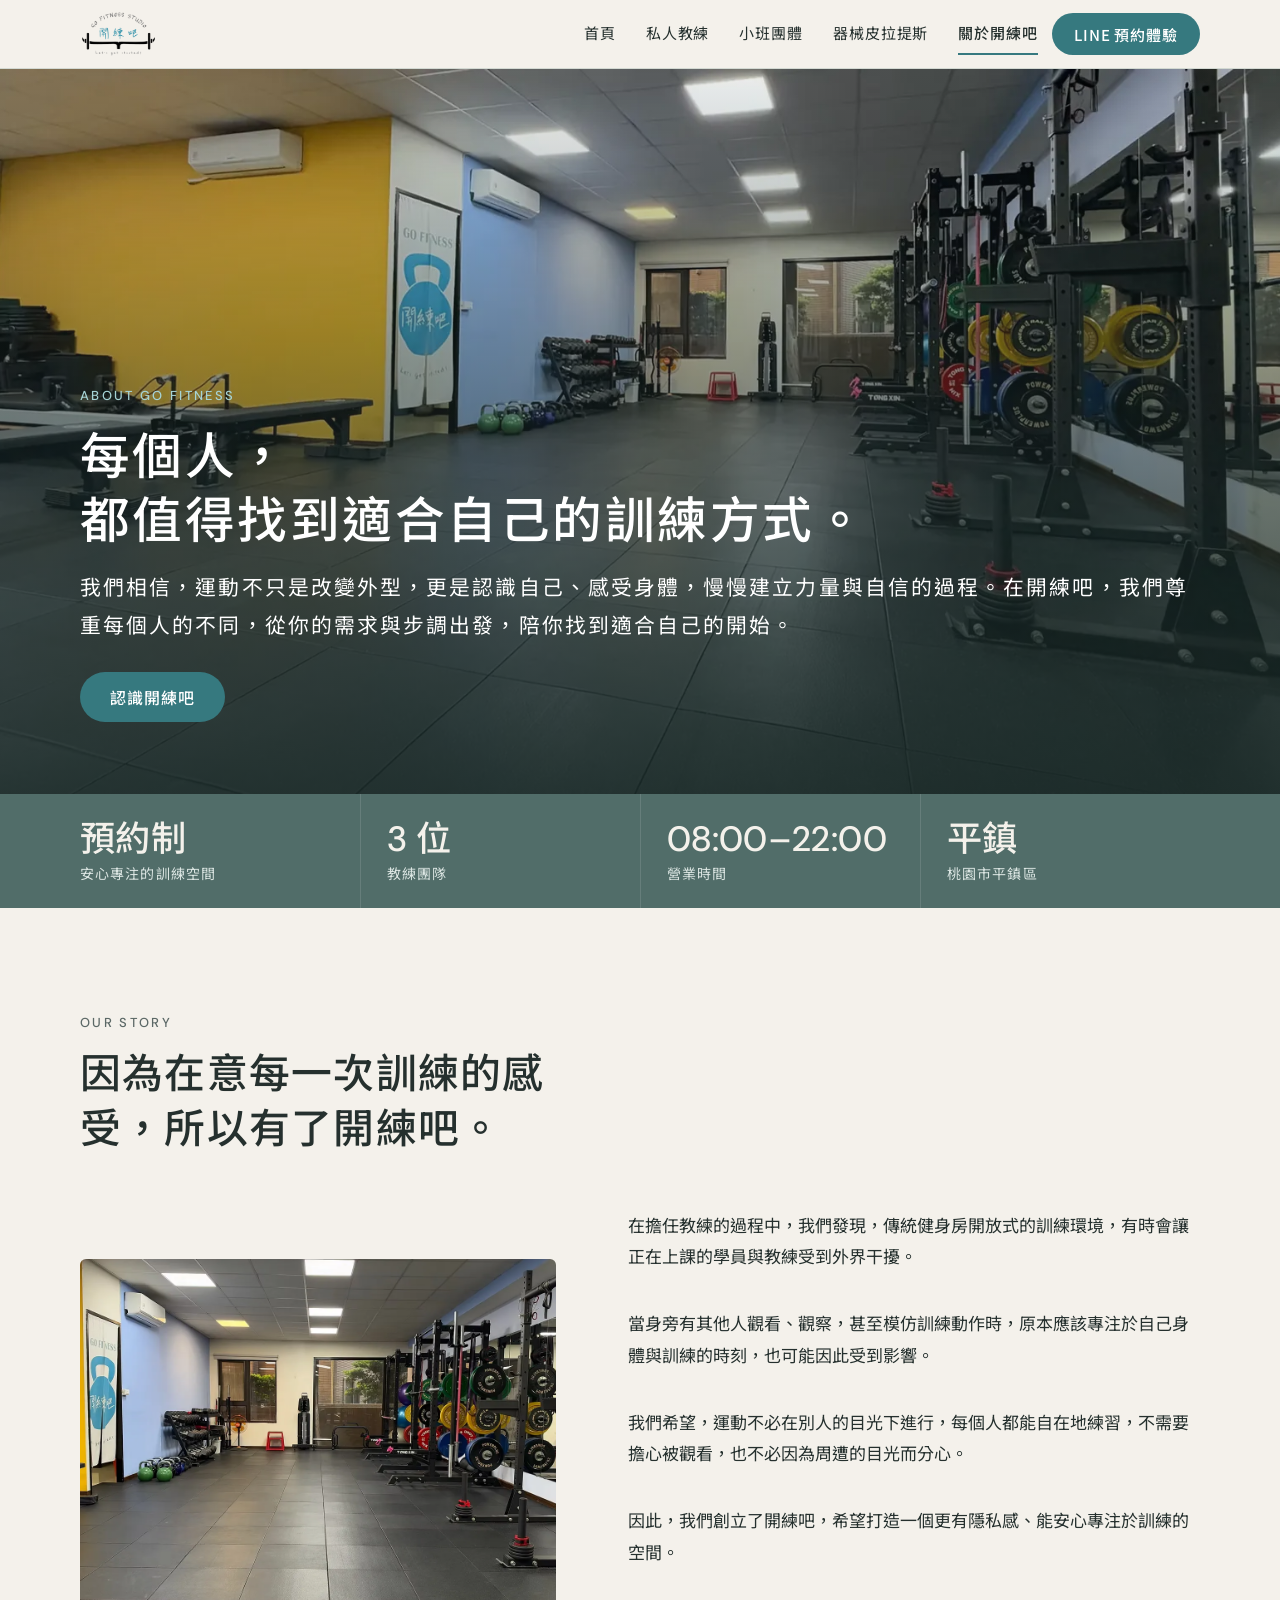
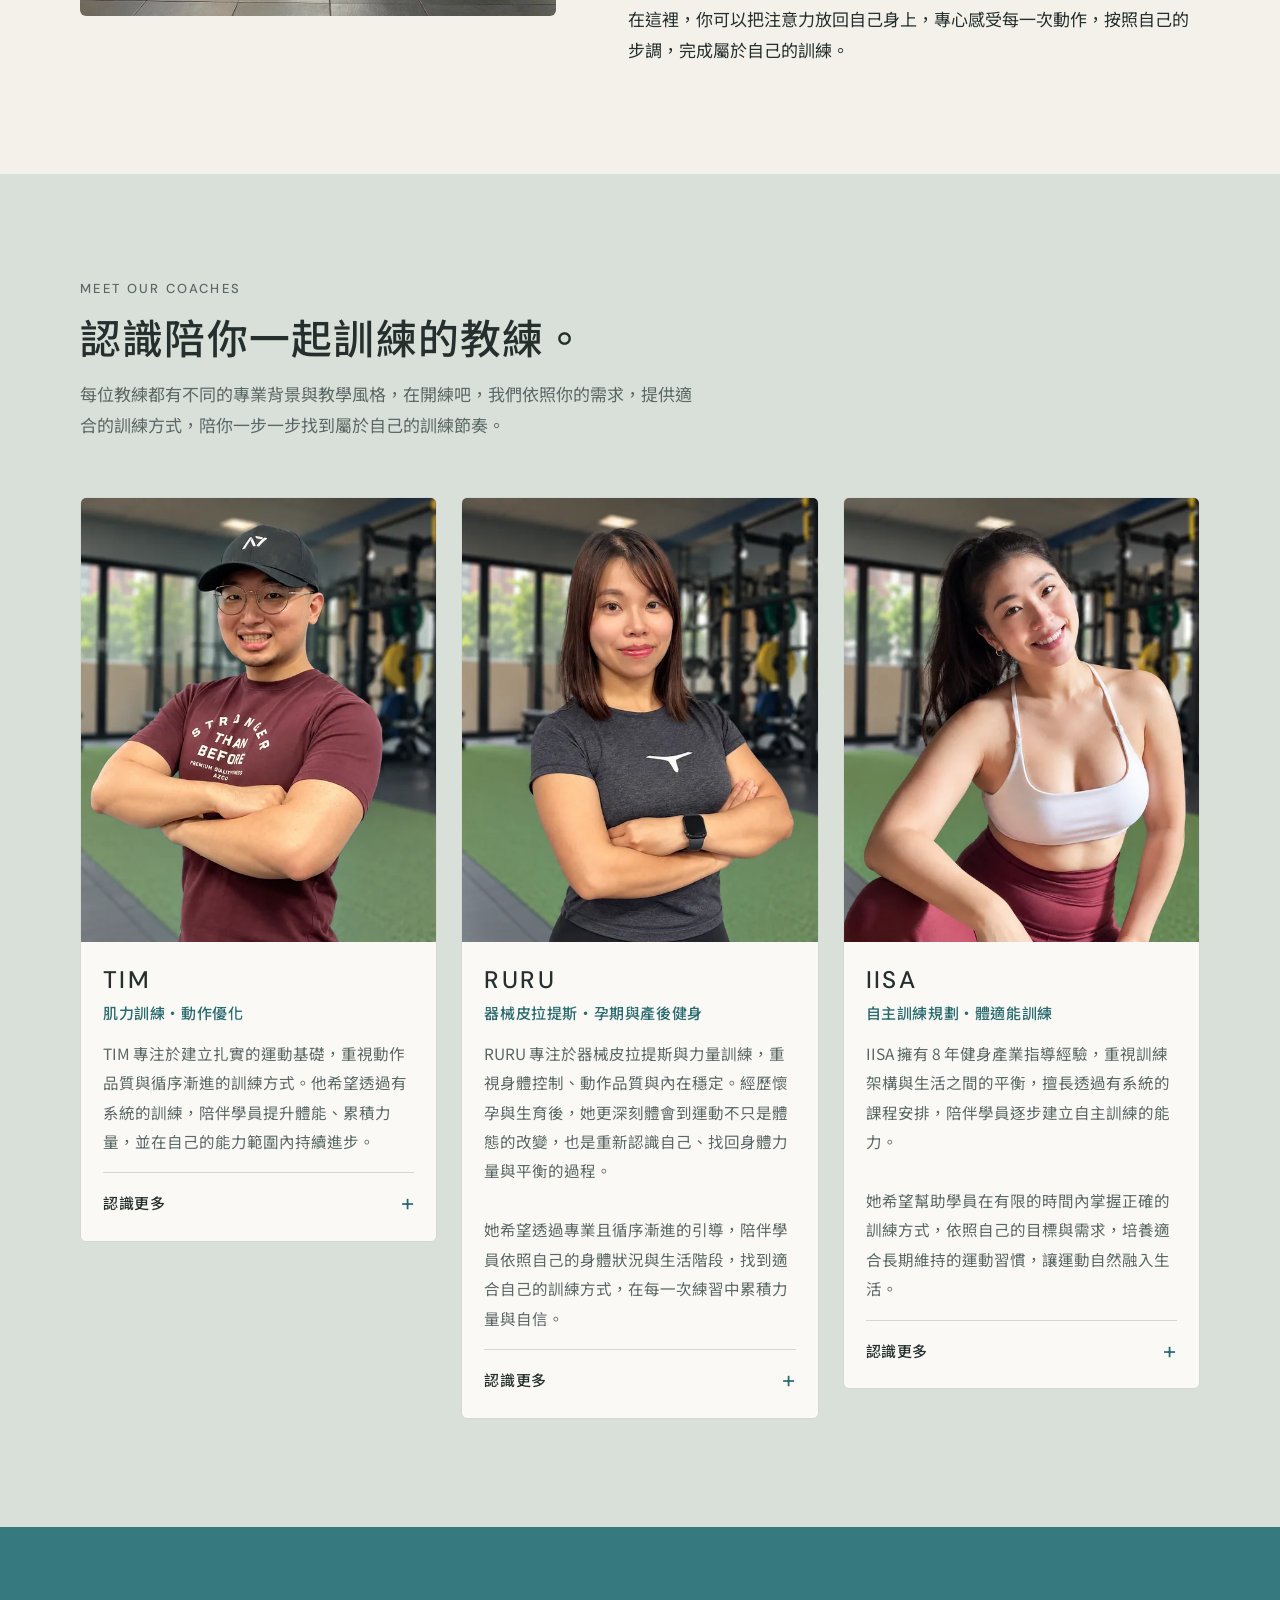
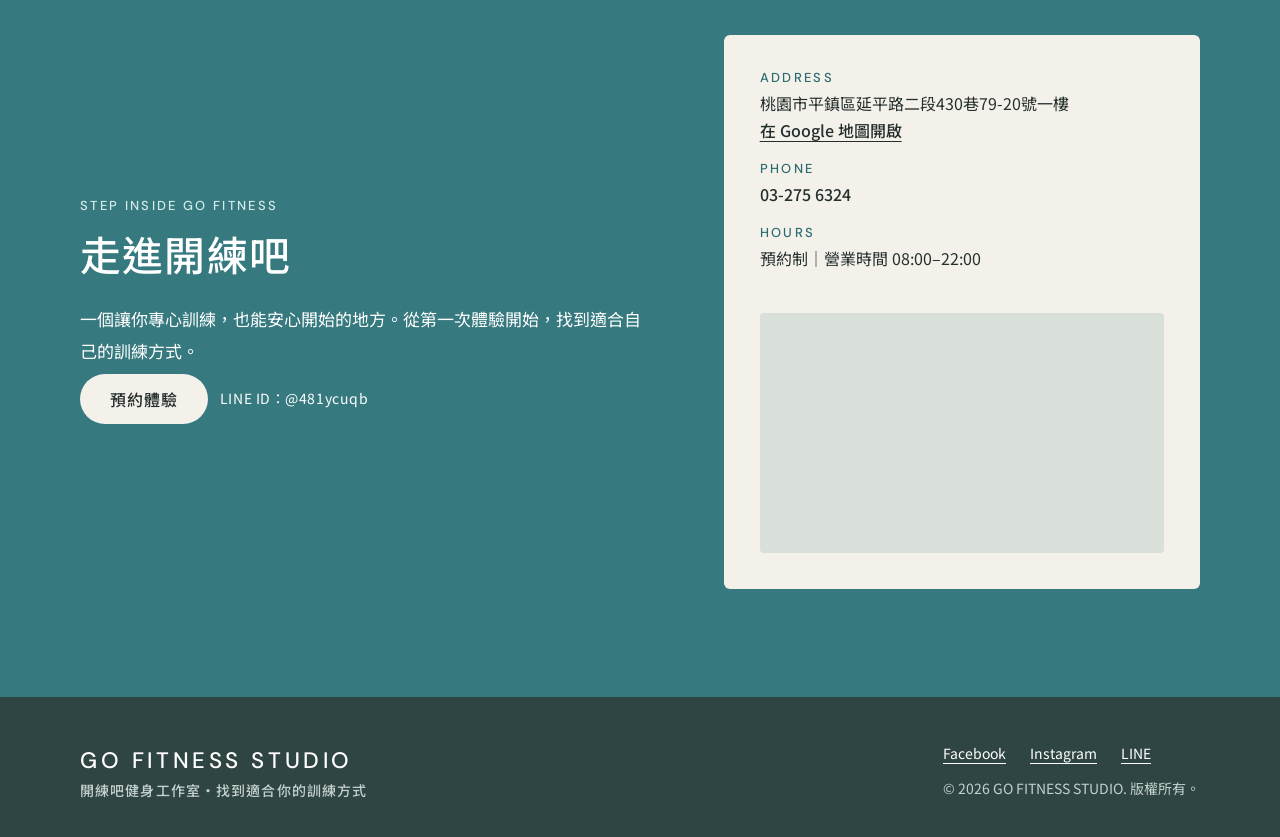
==== about.html @ 64d6f704 "Add files via upload" ====
<!doctype html>
<html lang="zh-Hant-TW">
<head>
<meta charset="utf-8">
<meta name="viewport" content="width=device-width, initial-scale=1, viewport-fit=cover">
<script>document.documentElement.classList.add('js');</script>
<title>關於開練吧｜預約制健身工作室與教練介紹</title>
<meta name="description" content="開練吧是桃園平鎮的預約制健身工作室，打造有隱私感、能安心專注訓練的空間。認識 TIM、RURU、IISA 三位教練。">
<meta property="og:type" content="website">
<meta property="og:site_name" content="開練吧健身工作室 Go Fitness Studio">
<meta property="og:title" content="關於開練吧｜預約制健身工作室與教練介紹">
<meta property="og:description" content="每個人，都值得找到適合自己的訓練方式。預約制、有隱私感的訓練空間。">
<!-- TODO: after deploying, change og:image to the full URL, e.g. https://your-site.netlify.app/images/og.jpg -->
<meta property="og:image" content="images/og.jpg">
<meta name="twitter:card" content="summary_large_image">
<link rel="icon" href="images/favicon.png">
<link rel="preconnect" href="https://fonts.googleapis.com">
<link rel="preconnect" href="https://fonts.gstatic.com" crossorigin>
<link rel="stylesheet" href="https://fonts.googleapis.com/css2?family=DM+Sans:wght@400;500&family=Noto+Sans+TC:wght@300;400;500&display=swap">
<script type="application/ld+json">
{
 "@context": "https://schema.org",
 "@type": "AboutPage",
 "name": "關於開練吧｜預約制健身工作室與教練介紹",
 "mainEntity": {
  "@type": "ExerciseGym",
  "name": "開練吧健身工作室 Go Fitness Studio",
  "address": "桃園市平鎮區延平路二段430巷79-20號1樓",
  "telephone": "+886-3-275-6324",
  "employee": [
   {
    "@type": "Person",
    "name": "TIM",
    "jobTitle": "教練"
   },
   {
    "@type": "Person",
    "name": "RURU",
    "jobTitle": "教練"
   },
   {
    "@type": "Person",
    "name": "IISA",
    "jobTitle": "教練"
   }
  ]
 }
}
</script>
<link rel="stylesheet" href="css/style.css">
</head>
<body>

<header class="site-header">
  <div class="wrap header-in">
    <a class="brand" href="index.html" aria-label="開練吧健身工作室 回到首頁"><img src="images/logo.webp" alt="開練吧健身工作室 Go Fitness Studio" width="420" height="251"></a>
    <nav class="nav" id="site-nav" aria-label="主選單">
      <a href="index.html">首頁</a>
      <a href="personal-trainer.html">私人教練</a>
      <a href="group-class.html">小班團體</a>
      <a href="pilates.html">器械皮拉提斯</a>
      <a href="about.html" aria-current="page">關於開練吧</a>
    </nav>
    <a class="btn btn-teal btn-sm header-cta" href="https://lin.ee/pQq4I0h">LINE 預約體驗</a>
    <button class="menu-btn" type="button" aria-expanded="false" aria-controls="site-nav" aria-label="開啟選單"><span></span></button>
  </div>
</header>

<main id="top">

  <section class="hero" aria-labelledby="hero-title">
    <img class="hero-img" src="images/ab-hero.webp" width="1800" height="849" fetchpriority="high" alt="開練吧的訓練空間：寬敞的訓練區、深蹲架與槓片" style="object-position:35% 50%">
    <div class="wrap hero-in">
      <p class="label">About Go Fitness</p>
      <h1 id="hero-title" class="long">每個人，<br>都值得找到適合自己的訓練方式。</h1>
      <p class="hero-sub">我們相信，運動不只是改變外型，更是認識自己、感受身體，慢慢建立力量與自信的過程。在開練吧，我們尊重每個人的不同，從你的需求與步調出發，陪你找到適合自己的開始。</p>
      <div class="hero-actions">
        <a class="btn btn-teal" href="#story">認識開練吧</a>
      </div>
    </div>
  </section>

  <div class="facts-strip">
    <ul class="wrap facts" aria-label="開練吧一覽">
      <li><b>預約制</b><span>安心專注的訓練空間</span></li>
      <li><b>3 位</b><span>教練團隊</span></li>
      <li><b>08:00–22:00</b><span>營業時間</span></li>
      <li><b>平鎮</b><span>桃園市平鎮區</span></li>
    </ul>
  </div>

  <section class="band" id="story" aria-labelledby="story-title">
    <div class="wrap">
      <div class="sec-head" style="max-width:40rem">
        <p class="label">Our Story</p>
        <h2 id="story-title">因為在意每一次訓練的感受，所以有了開練吧。</h2>
      </div>
      <div class="split">
        <img class="split-img wide" src="images/ab-story.webp" width="1474" height="860" loading="lazy" decoding="async" alt="開練吧的訓練空間，牆面掛著開練吧的門簾，右側是深蹲架與槓片">
        <div class="copy story-copy">
          <p>在擔任教練的過程中，我們發現，傳統健身房開放式的訓練環境，有時會讓正在上課的學員與教練受到外界干擾。</p>
          <p>當身旁有其他人觀看、觀察，甚至模仿訓練動作時，原本應該專注於自己身體與訓練的時刻，也可能因此受到影響。</p>
          <p>我們希望，運動不必在別人的目光下進行，每個人都能自在地練習，不需要擔心被觀看，也不必因為周遭的目光而分心。</p>
          <p>因此，我們創立了開練吧，希望打造一個更有隱私感、能安心專注於訓練的空間。</p>
          <p>在這裡，你可以把注意力放回自己身上，專心感受每一次動作，按照自己的步調，完成屬於自己的訓練。</p>
        </div>
      </div>
    </div>
  </section>

  <section class="band tint" id="coaches" aria-labelledby="coaches-title">
    <div class="wrap">
      <div class="sec-head">
        <p class="label">Meet Our Coaches</p>
        <h2 id="coaches-title">認識陪你一起訓練的教練。</h2>
        <p>每位教練都有不同的專業背景與教學風格，在開練吧，我們依照你的需求，提供適合的訓練方式，陪你一步一步找到屬於自己的訓練節奏。</p>
      </div>
      <div class="coaches-grid">
        <article class="member">
          <img src="images/coach-tim.webp" width="720" height="720" loading="lazy" decoding="async" alt="TIM 教練，戴著黑色帽子、雙手交叉微笑" style="object-position:50% 30%">
          <div class="member-body">
            <h3>TIM</h3>
            <p class="role">肌力訓練・動作優化</p>
            <p class="bio">TIM 專注於建立扎實的運動基礎，重視動作品質與循序漸進的訓練方式。他希望透過有系統的訓練，陪伴學員提升體能、累積力量，並在自己的能力範圍內持續進步。</p>
            <details>
              <summary>認識更多</summary>
              <h4>專業證照與經歷</h4>
              <ul>
                <li>美國體適能協會 AFAA-WT</li>
                <li>怪獸訓練肌力與體能 C 級</li>
                <li>怪獸訓練教練研究所</li>
                <li>UK Boxercise Boxing instructor 拳擊指導教練認證</li>
                <li>孕力研究所：孕婦運動指導研習</li>
                <li>TRX 懸吊訓練指導研習</li>
                <li>國立體育大學運動保健學系</li>
              </ul>
              <h4>專業領域</h4>
              <ul>
                <li>動作矯正及優化</li>
                <li>增肌減脂</li>
                <li>運動按摩</li>
                <li>拳擊有氧</li>
                <li>功能性訓練</li>
                <li>銀髮族訓練</li>
              </ul>
            </details>
          </div>
        </article>
        <article class="member">
          <img src="images/coach-ruru.webp" width="720" height="720" loading="lazy" decoding="async" alt="RURU 教練，穿著灰色運動上衣、雙手交叉" style="object-position:50% 30%">
          <div class="member-body">
            <h3>RURU</h3>
            <p class="role">器械皮拉提斯・孕期與產後健身</p>
            <p class="bio">RURU 專注於器械皮拉提斯與力量訓練，重視身體控制、動作品質與內在穩定。經歷懷孕與生育後，她更深刻體會到運動不只是體態的改變，也是重新認識自己、找回身體力量與平衡的過程。<br><br>她希望透過專業且循序漸進的引導，陪伴學員依照自己的身體狀況與生活階段，找到適合自己的訓練方式，在每一次練習中累積力量與自信。</p>
            <details>
              <summary>認識更多</summary>
              <h4>專業證照與經歷</h4>
              <ul>
                <li>Balanced Body® Reformer I–III</li>
                <li>Balanced Body® Mat Pilates I–III</li>
                <li>怪獸訓練肌力與體能 C 級</li>
                <li>孕力研究所：孕婦運動指導研習</li>
                <li>FGT 功能性臀肌研習</li>
              </ul>
              <h4>專業領域</h4>
              <ul>
                <li>身心整合與平衡</li>
                <li>器械皮拉提斯</li>
                <li>女性功能性訓練</li>
                <li>體態調整</li>
                <li>銀髮族訓練</li>
                <li>孕期與產後核心訓練</li>
              </ul>
            </details>
          </div>
        </article>
        <article class="member">
          <img src="images/coach-iisa.webp" width="720" height="720" loading="lazy" decoding="async" alt="IISA 教練，綁著馬尾、側頭微笑" style="object-position:50% 25%">
          <div class="member-body">
            <h3>IISA</h3>
            <p class="role">自主訓練規劃・體適能訓練</p>
            <p class="bio">IISA 擁有 8 年健身產業指導經驗，重視訓練架構與生活之間的平衡，擅長透過有系統的課程安排，陪伴學員逐步建立自主訓練的能力。<br><br>她希望幫助學員在有限的時間內掌握正確的訓練方式，依照自己的目標與需求，培養適合長期維持的運動習慣，讓運動自然融入生活。</p>
            <details>
              <summary>認識更多</summary>
              <h4>專業證照與經歷</h4>
              <ul>
                <li>ACE-CPT 美國運動委員會健身指導員</li>
                <li>中華民國健身 C 級指導員</li>
                <li>烏烏醫師孕力－運產健身指導研習</li>
                <li>NGH 美國催眠師協會認證催眠師</li>
                <li>重訓小本奔健身影音創作</li>
              </ul>
              <h4>專業領域</h4>
              <ul>
                <li>體適能訓練</li>
                <li>孕期及產後健身</li>
                <li>TRX 懸吊訓練</li>
                <li>徒手健身指導</li>
              </ul>
            </details>
          </div>
        </article>
      </div>
    </div>
  </section>

  <section class="band cta-band" id="contact" aria-labelledby="cta-title">
    <div class="wrap cta">
      <div>
        <div class="sec-head" style="margin-bottom:22px">
          <p class="label">Step Inside Go Fitness</p>
          <h2 id="cta-title">走進開練吧</h2>
        </div>
        <div class="copy">
          <p>一個讓你專心訓練，也能安心開始的地方。從第一次體驗開始，找到適合自己的訓練方式。</p>
        </div>
        <div class="cta-actions">
          <a class="btn btn-cream" href="https://lin.ee/pQq4I0h">預約體驗</a>
          <span class="line-id">LINE ID：@481ycuqb</span>
        </div>
      </div>
      <div class="info">
        <dl>
          <div><dt>Address</dt><dd>桃園市平鎮區延平路二段430巷79-20號一樓<br><a class="text-link" href="https://www.google.com/maps/search/?api=1&amp;query=%E6%A1%83%E5%9C%92%E5%B8%82%E5%B9%B3%E9%8E%AE%E5%8D%80%E5%BB%B6%E5%B9%B3%E8%B7%AF%E4%BA%8C%E6%AE%B5430%E5%B7%B779-20%E8%99%9F" target="_blank" rel="noopener">在 Google 地圖開啟</a></dd></div>
          <div><dt>Phone</dt><dd><a href="tel:+886032756324" style="text-decoration:none;font-weight:500">03-275 6324</a></dd></div>
          <div><dt>Hours</dt><dd>預約制｜營業時間 08:00–22:00</dd></div>
        </dl>
        <iframe class="map" title="開練吧健身工作室的 Google 地圖位置" src="https://www.google.com/maps?q=%E6%A1%83%E5%9C%92%E5%B8%82%E5%B9%B3%E9%8E%AE%E5%8D%80%E5%BB%B6%E5%B9%B3%E8%B7%AF%E4%BA%8C%E6%AE%B5430%E5%B7%B779-20%E8%99%9F&amp;hl=zh-TW&amp;z=17&amp;output=embed" loading="lazy" referrerpolicy="no-referrer-when-downgrade" allowfullscreen></iframe>
      </div>
    </div>
  </section>

</main>

<footer class="site-footer">
  <div class="wrap foot">
    <div>
      <p class="foot-name">GO FITNESS STUDIO<small>開練吧健身工作室・找到適合你的訓練方式</small></p>
    </div>
    <div>
      <p class="social"><a href="https://www.facebook.com/gofitness110">Facebook</a><a href="https://www.instagram.com/gofitness.110">Instagram</a><a href="https://lin.ee/pQq4I0h">LINE</a></p>
      <p style="margin-top:10px">© 2026 GO FITNESS STUDIO. 版權所有。</p>
    </div>
  </div>
</footer>

<div class="dock" aria-label="快速預約">
  <a class="btn btn-teal" href="https://lin.ee/pQq4I0h">LINE 預約體驗</a>
  <a class="btn btn-outline" href="tel:+886032756324">撥打電話</a>
</div>

<script>
(function () {
  var btn = document.querySelector('.menu-btn');
  var nav = document.getElementById('site-nav');
  if (btn && nav) {
    btn.addEventListener('click', function () {
      var open = nav.classList.toggle('open');
      btn.setAttribute('aria-expanded', open ? 'true' : 'false');
      btn.setAttribute('aria-label', open ? '關閉選單' : '開啟選單');
    });
    nav.addEventListener('click', function (e) {
      if (e.target.tagName === 'A') {
        nav.classList.remove('open');
        btn.setAttribute('aria-expanded', 'false');
        btn.setAttribute('aria-label', '開啟選單');
      }
    });
  }
})();
</script>
</body>
</html>
---- css/style.css ----
/* Layout concept: mobile-first stack of full-width bands in the studio's brand palette (cream, sage, deep
   green-grey, teal, blue). Teal is the one action colour (buttons, final call-to-action band); type stays light
   (400-500) so the page reads calm and welcoming rather than like a traditional gym. */
:root{
  --ink:#25302e;
  --muted:#5b6866;
  --line:#d3d9d2;
  --paper:#f4f1eb;
  --tint:#d9e0d9;
  --deep:#516d69;
  --deep-dark:#2f4543;
  --teal:#36797f;
  --teal-hover:#2c686d;
  --teal-text:#2a6b70;
  --teal-soft:#a6d3d5;
  --blue:#4b859f;
  --sage:#929f9d;
  --on-dark:#f4f1eb;
  --on-dark-muted:#c3d0cd;
  --font-body:"Noto Sans TC","PingFang TC","Microsoft JhengHei",system-ui,sans-serif;
  --font-label:"DM Sans","Noto Sans TC","PingFang TC",system-ui,sans-serif;
  --gutter-l:max(20px,env(safe-area-inset-left,0px));
  --gutter-r:max(20px,env(safe-area-inset-right,0px));
  color-scheme:light;
}
*{box-sizing:border-box}
html{scroll-behavior:smooth;scroll-padding-top:76px;-webkit-text-size-adjust:100%}
body{margin:0;background:var(--paper);color:var(--ink);font:400 17px/1.85 var(--font-body);padding-bottom:84px}
body::before{content:"";position:fixed;inset:0 0 auto;height:env(safe-area-inset-top,0px);z-index:40;background:var(--paper)}
img{display:block;max-width:100%;height:auto}
a{color:inherit}
h1,h2,h3,p,ul,ol,figure{margin:0}
ul,ol{padding:0;list-style:none}
:focus-visible{outline:3px solid var(--teal);outline-offset:3px}
.on-dark :focus-visible,.hero :focus-visible,.cta-band :focus-visible{outline-color:var(--teal-soft)}
.cta-band :focus-visible{outline-color:var(--paper)}

.wrap{width:100%;max-width:1160px;margin-inline:auto;padding-left:var(--gutter-l);padding-right:var(--gutter-r)}
.band{padding-block:clamp(60px,9vw,108px)}
.on-dark{background:var(--deep-dark);color:var(--on-dark)}
.tint{background:var(--tint)}

.label{font:500 13px/1 var(--font-label);letter-spacing:.18em;text-transform:uppercase;color:var(--teal-text)}
.on-dark .label,.hero .label{color:var(--teal-soft)}
h2{font-size:clamp(1.65rem,4.6vw,2.55rem);line-height:1.35;font-weight:500;letter-spacing:.03em;text-wrap:balance}
h3{font-size:1.2rem;line-height:1.5;font-weight:500;letter-spacing:.03em}
.sec-head{display:grid;gap:14px;margin-bottom:clamp(32px,5vw,56px)}
.sec-head p{color:var(--muted);max-width:36em}
.on-dark .sec-head p{color:var(--on-dark-muted)}
.copy{display:grid;gap:1.1em;max-width:36em}

.btn{display:inline-flex;align-items:center;justify-content:center;gap:.5em;min-height:50px;padding:0 28px;border-radius:999px;border:2px solid transparent;font:500 16px/1 var(--font-body);letter-spacing:.06em;text-decoration:none;white-space:nowrap;cursor:pointer;transition:background-color .2s,color .2s,border-color .2s}
.btn-teal{background:var(--teal);color:#fff}
.btn-teal:hover{background:var(--teal-hover)}
.btn-cream{background:var(--paper);color:var(--ink)}
.btn-cream:hover{background:#fff}
.btn-ink{background:var(--deep-dark);color:#fff}
.btn-ink:hover{background:var(--ink)}
.btn-ghost{border-color:rgba(255,255,255,.75);color:#fff}
.btn-ghost:hover{background:rgba(255,255,255,.14)}
.btn-outline{border-color:var(--ink);color:var(--ink)}
.btn-outline:hover{background:var(--ink);color:#fff}
.btn-sm{min-height:42px;padding:0 20px;font-size:15px}

/* header */
.site-header{position:sticky;top:env(safe-area-inset-top,0px);z-index:30;background:rgba(244,241,235,.97);border-bottom:1px solid var(--line)}
.header-in{display:flex;align-items:center;gap:14px;min-height:68px}
.brand{display:block;line-height:0}
.brand img{height:46px;width:auto}
.nav{display:flex;align-items:center;gap:30px;margin-left:auto}
.nav a{font-size:15px;font-weight:400;letter-spacing:.06em;text-decoration:none;padding:6px 0;border-bottom:2px solid transparent}
.nav a:hover{border-bottom-color:var(--blue)}
.nav a[aria-current="page"]{border-bottom-color:var(--teal);font-weight:500}
.menu-btn{display:none;width:44px;height:44px;border:0;background:none;padding:0;cursor:pointer;place-items:center;color:var(--ink)}
.menu-btn span,.menu-btn span::before,.menu-btn span::after{display:block;width:22px;height:2px;background:currentColor;content:"";position:relative;transition:transform .2s,background-color .2s}
.menu-btn span::before{position:absolute;top:-7px}
.menu-btn span::after{position:absolute;top:7px}
.menu-btn[aria-expanded="true"] span{background:transparent}
.menu-btn[aria-expanded="true"] span::before{top:0;transform:rotate(45deg)}
.menu-btn[aria-expanded="true"] span::after{top:0;transform:rotate(-45deg)}

/* hero */
.hero{position:relative;isolation:isolate;display:flex;align-items:flex-end;background:var(--deep-dark);color:#fff;overflow:hidden}
.hero-img{position:absolute;inset:0;width:100%;height:100%;object-fit:cover;object-position:50% 55%;z-index:-2}
.hero::after{content:"";position:absolute;inset:0;z-index:-1;background:linear-gradient(to top,rgba(26,42,40,.9) 0%,rgba(26,42,40,.6) 42%,rgba(26,42,40,.08) 100%)}
.hero-in{padding-top:clamp(190px,34vw,320px);padding-bottom:clamp(40px,6vw,72px);display:grid;gap:18px;justify-items:start}
.hero h1{font-size:clamp(2.6rem,8.4vw,4.8rem);line-height:1.25;font-weight:500;letter-spacing:.05em;max-width:12em;text-wrap:balance}
.hero h1 mark{background:none;color:var(--teal-soft)}
.hero-sub{font-size:clamp(1.05rem,2.6vw,1.3rem);font-weight:400;letter-spacing:.1em}
.hero-actions{display:flex;flex-wrap:wrap;gap:12px;margin-top:10px}

/* facts strip */
.facts-strip{background:var(--deep);color:var(--on-dark)}
.facts{display:grid;grid-template-columns:repeat(2,minmax(0,1fr))}
.facts li{padding:22px 0 20px;display:grid;gap:4px;border-top:1px solid rgba(255,255,255,.12)}
.facts li:nth-child(-n+2){border-top:0}
.facts li:nth-child(even){padding-left:20px;border-left:1px solid rgba(255,255,255,.12)}
.facts b{font:500 clamp(1.4rem,5vw,2.2rem)/1.1 var(--font-label);letter-spacing:.01em;color:var(--on-dark);font-variant-numeric:tabular-nums;white-space:nowrap}
.facts span{font-size:14px;line-height:1.5;color:#dce6e3;letter-spacing:.08em}

/* courses */
.courses{display:grid;gap:44px}
.course{display:grid;align-content:start;gap:10px}
.course-img{display:block;overflow:hidden;border-radius:6px;margin-bottom:10px;background:var(--tint)}
.course-img img{width:100%;aspect-ratio:4/3;object-fit:cover;transition:transform .5s ease}
.course-img:hover img{transform:scale(1.04)}
.course-lead{font-weight:500;color:var(--teal-text);letter-spacing:.04em;font-size:15px;line-height:1.6}
.course p:not(.course-lead):not(.label):not(.price){color:var(--muted);font-size:16px;line-height:1.8}
.price{font-size:15px;line-height:1.6;padding-top:10px;margin-top:6px;border-top:1px solid var(--line)}
.price strong{font:500 1.5rem/1 var(--font-label);letter-spacing:.02em;margin:0 .15em;font-variant-numeric:tabular-nums}
.more{justify-self:start;font-weight:500;font-size:15px;letter-spacing:.08em;text-decoration:none;border-bottom:1px solid var(--blue);padding-bottom:3px}
.more:hover{background:var(--tint)}
.helper{margin-top:clamp(40px,6vw,64px);display:grid;gap:18px;justify-items:start;padding:clamp(24px,4vw,36px);background:var(--tint);border-radius:6px}
.helper h3{font-size:1.35rem}
.helper p{color:var(--muted);font-size:16px}

/* philosophy */
.philo{display:grid;gap:44px}
.pillars{display:grid}
.pillars li{display:grid;gap:6px;padding-block:24px;border-top:1px solid rgba(37,48,46,.22)}
.pillars li:last-child{border-bottom:1px solid rgba(37,48,46,.22)}
.pillars p{font-size:16px;color:var(--muted);line-height:1.8}

/* why */
.why{display:grid;gap:40px}
.why figure{display:grid;gap:14px;align-content:start}
.why img{width:100%;aspect-ratio:16/9;object-fit:cover;border-radius:6px}
.why p{font-size:16px;color:var(--muted);line-height:1.8}

/* space gallery */
.gallery{display:grid;grid-template-columns:repeat(2,minmax(0,1fr));gap:10px}
.gallery img{width:100%;height:100%;object-fit:cover;border-radius:4px}
.gallery .g-turf{grid-column:span 2;aspect-ratio:16/9}
.gallery .g-chair,.gallery .g-equip{aspect-ratio:3/4}
.gallery figure{overflow:hidden;border-radius:4px;background:var(--deep)}

/* testimonials */
.quotes{display:grid;gap:28px}
.quote{display:grid;align-content:start;gap:16px;padding-top:22px;border-top:2px solid var(--deep)}
.quote p{font-size:16px;line-height:1.95}
.js .quote.is-clamped p{display:-webkit-box;-webkit-box-orient:vertical;-webkit-line-clamp:6;line-clamp:6;overflow:hidden}
.quote-more{display:none;justify-self:start;border:0;background:none;padding:0;font:500 15px/1.6 var(--font-body);letter-spacing:.06em;color:var(--teal-text);cursor:pointer;text-decoration:underline;text-underline-offset:4px}
.js .quote-more{display:inline-block}
.quote footer{display:flex;flex-wrap:wrap;align-items:center;gap:8px 12px;font-size:14px;color:var(--muted)}
.quote footer b{font-weight:500;color:var(--ink);font-size:15px}
.tag{display:inline-block;padding:2px 10px;border:1px solid var(--line);border-radius:999px;font-size:13px;line-height:1.7}

/* about */
.about{display:grid;gap:36px;align-items:center}
.about-img{border-radius:6px;width:100%;aspect-ratio:1/1;object-fit:cover}
.coaches{display:grid;margin-top:8px}
.coaches li{display:grid;grid-template-columns:5.5rem minmax(0,1fr);align-items:baseline;gap:12px;padding-block:14px;border-top:1px solid rgba(37,48,46,.22)}
.coaches li:last-child{border-bottom:1px solid rgba(37,48,46,.22)}
.coaches b{font:500 1.4rem/1 var(--font-label);letter-spacing:.12em}
.coaches span{font-size:16px;color:var(--muted);line-height:1.6}

/* final CTA */
.cta-band{background:var(--teal);color:#fff}
.cta-band .label{color:#d5ebe9}
.cta{display:grid;gap:36px;align-items:center}
.cta .copy p{font-size:17px}
.cta-actions{display:flex;flex-wrap:wrap;gap:12px;align-items:center;margin-top:8px}
.line-id{font-size:14px;letter-spacing:.04em}
.info{display:grid;gap:18px;padding:clamp(24px,4vw,36px);background:var(--paper);color:var(--ink);border-radius:6px;font-size:16px;line-height:1.7}
.info dt{font:500 13px/1 var(--font-label);letter-spacing:.18em;color:var(--teal-text);text-transform:uppercase;margin-bottom:6px}
.info dd{margin:0}
.info dl{display:grid;gap:18px;margin:0}
.info a.text-link{font-weight:500;text-underline-offset:4px}

/* footer */
.site-footer{background:var(--deep-dark);color:var(--on-dark-muted);padding-block:44px 36px;font-size:14px;line-height:1.8}
.foot{display:grid;gap:22px}
.foot-name{font:500 1.4rem/1.2 var(--font-label);letter-spacing:.16em;color:#fff}
.foot-name small{display:block;font:500 14px/1.6 var(--font-body);letter-spacing:.08em;color:var(--on-dark-muted);margin-top:4px}
.social{display:flex;flex-wrap:wrap;gap:8px 24px}
.social a{color:#fff;text-underline-offset:4px}

/* mobile dock */
.dock{position:fixed;left:0;right:0;bottom:0;z-index:35;display:grid;grid-template-columns:1.4fr 1fr;gap:10px;padding:10px var(--gutter-r) calc(10px + env(safe-area-inset-bottom,0px)) var(--gutter-l);background:rgba(244,241,235,.97);border-top:1px solid var(--line)}
.dock .btn{min-height:48px;padding:0 12px}

/* ---- inner pages (private trainer etc.) ---- */
.split{display:grid;gap:36px;align-items:center}
.split-img{width:100%;aspect-ratio:4/5;object-fit:cover;border-radius:6px}
.fit li{display:grid;gap:4px;padding-block:20px;border-top:1px solid rgba(37,48,46,.22)}
.fit li:last-child{border-bottom:1px solid rgba(37,48,46,.22)}
.fit p{font-size:16px;color:var(--muted);line-height:1.8}
.basics,.steps{display:grid;gap:0}
.basics li,.steps li{display:grid;gap:6px;align-content:start;padding-block:22px;border-top:1px solid rgba(37,48,46,.22)}
.basics li:last-child,.steps li:last-child{border-bottom:1px solid rgba(37,48,46,.22)}
.basics p,.steps p{font-size:16px;color:var(--muted);line-height:1.8}
.num{font:500 1.5rem/1 var(--font-label);letter-spacing:.06em;color:var(--teal-text);font-variant-numeric:tabular-nums}
.pillars.two{gap:0}
.moments{display:grid;grid-template-columns:repeat(2,minmax(0,1fr));gap:10px}
.moments figure{overflow:hidden;border-radius:4px;background:var(--deep)}
.moments img{width:100%;height:100%;object-fit:cover}
.moments figure:first-child{grid-column:span 2;aspect-ratio:16/10}
.moments figure:not(:first-child){aspect-ratio:3/4}
.plans{display:grid;gap:16px}
.plan .num{margin-bottom:2px}
.plan .badge+.num{margin-top:0}
.plan{position:relative;display:grid;align-content:start;gap:8px;padding:28px 24px 26px;background:#fbf9f5;border:1px solid var(--line);border-radius:6px}
.plan.is-pick{border:2px solid var(--teal);padding:27px 23px 25px}
.plan .badge{justify-self:start;margin-bottom:4px;padding:3px 12px;border-radius:999px;background:var(--teal);color:#fff;font-size:13px;line-height:1.7;letter-spacing:.06em}
.plan h3{font-size:1.15rem}
.plan .plan-price{font:500 2.1rem/1.1 var(--font-label);letter-spacing:.01em;font-variant-numeric:tabular-nums;margin-top:6px}
.plan .plan-price small{white-space:nowrap;font:400 15px/1 var(--font-body);color:var(--muted);letter-spacing:.04em;margin-left:.3em}
.plan .plan-ask{font-size:1.25rem;font-weight:500;line-height:1.5;margin-top:6px;letter-spacing:.04em}
.plan p{font-size:15px;color:var(--muted);line-height:1.75}
.plan .plan-price,.plan .plan-ask{color:var(--ink)}
.tiers{display:grid;margin-top:8px}
.tiers li{display:flex;justify-content:space-between;align-items:baseline;gap:10px;padding-block:11px;border-top:1px solid var(--line);font-size:15px}
.tiers span{color:var(--muted)}
.tiers b{font:500 1.15rem/1.2 var(--font-label);font-variant-numeric:tabular-nums;white-space:nowrap}
.tiers small{font:400 13px/1 var(--font-body);color:var(--muted);margin-left:.2em}
.themes{display:flex;flex-wrap:wrap;gap:10px}
.themes li{padding:8px 18px;border:1px solid rgba(37,48,46,.3);border-radius:999px;font-size:16px;line-height:1.6;letter-spacing:.04em;background:var(--paper)}
.split-img.wide{aspect-ratio:4/3}
.plan .term{font-size:13px;color:var(--muted);padding-top:10px;margin-top:6px;border-top:1px solid var(--line)}
.tiers em{display:block;font-style:normal;font-size:13px;color:var(--muted)}
.tiers li{align-items:center}
.basics.three li{border-bottom:1px solid rgba(37,48,46,.22)}
.split-img.wide{aspect-ratio:4/3}
.sched{display:grid}
.sched-day{display:grid;grid-template-columns:3.4rem minmax(0,1fr);gap:14px;padding-block:14px;border-top:1px solid rgba(37,48,46,.22)}
.sched-day:last-child{border-bottom:1px solid rgba(37,48,46,.22)}
.sched-day h3{font-size:1rem;color:var(--teal-text);padding-top:10px}
.sched-cards{display:grid;gap:8px}
.sched-card{display:grid;gap:2px;padding:10px 14px;border-radius:6px;background:#fbf9f5;border:1px solid var(--line)}
.sched-card time{font:500 13px/1.4 var(--font-label);letter-spacing:.04em;color:var(--muted);font-variant-numeric:tabular-nums}
.sched-card b{font-weight:500;font-size:16px;line-height:1.5}
.sched-card.p700{background:var(--teal-soft);border-color:transparent}
.sched-card.p700 time{color:var(--ink)}
.sched-empty{padding-top:10px;color:var(--muted);font-size:15px}
.sched-fallback{color:var(--muted)}
.sched-legend{display:flex;flex-wrap:wrap;gap:6px 22px;margin-top:22px;font-size:14px;color:var(--muted)}
.sched-legend li{display:flex;align-items:center;gap:8px}
.sw{display:inline-block;width:18px;height:18px;border-radius:4px;background:#fbf9f5;border:1px solid var(--line)}
.sw.p700{background:var(--teal-soft);border-color:transparent}
.sched-cta{margin-top:26px}
.plans.two{gap:20px}
.plan-note{margin-top:20px;font-size:14px;color:var(--muted)}
.moments.four{grid-template-columns:repeat(2,minmax(0,1fr))}
.moments.four figure:first-child{grid-column:auto;aspect-ratio:3/4}
.team{display:grid}
.coach{display:grid;gap:26px;padding-block:44px;border-top:1px solid rgba(37,48,46,.22);align-items:start}
.coach:last-child{border-bottom:1px solid rgba(37,48,46,.22)}
.coach-img{width:100%;max-width:440px;aspect-ratio:1/1;object-fit:cover;border-radius:6px}
.coach-name{font:500 clamp(1.9rem,5vw,2.4rem)/1.1 var(--font-label);letter-spacing:.12em}
.coach-role{color:var(--teal-text);font-weight:500;letter-spacing:.04em;margin:6px 0 18px}
.coach .copy p{font-size:16px;line-height:1.9;color:var(--muted)}
.mini{margin:26px 0 12px;font:500 13px/1 var(--font-label);letter-spacing:.18em;color:var(--teal-text);text-transform:none}
.chips{display:flex;flex-wrap:wrap;gap:8px}
.chips .tag{font-size:14px;background:rgba(255,255,255,.5);border-color:rgba(37,48,46,.25)}
.certs{display:grid;gap:0}
.certs li{padding:9px 0;border-top:1px solid rgba(37,48,46,.18);font-size:15px;line-height:1.6}
.certs li:last-child{border-bottom:1px solid rgba(37,48,46,.18)}
.story-copy p+p{margin-top:1em}
.coaches-grid{display:grid;gap:28px;align-items:start}
.member{background:#fbf9f5;border:1px solid var(--line);border-radius:6px;overflow:hidden}
.member>img{width:100%;aspect-ratio:4/5;object-fit:cover}
.member-body{padding:24px 22px 8px}
.member h3{font:500 1.5rem/1.2 var(--font-label);letter-spacing:.1em}
.member .role{margin-top:6px;color:var(--teal-text);font-weight:500;font-size:15px;letter-spacing:.04em;line-height:1.6}
.member .bio{margin-top:14px;font-size:15.5px;line-height:1.9;color:var(--muted)}
.member details{margin-top:16px;border-top:1px solid var(--line)}
.member summary{display:flex;justify-content:space-between;align-items:center;padding-block:16px;cursor:pointer;list-style:none;font-weight:500;font-size:15px;letter-spacing:.04em}
.member summary::-webkit-details-marker{display:none}
.member summary::after{content:"+";font:400 1.5rem/1 var(--font-label);color:var(--teal-text)}
.member details[open] summary::after{content:"\2212"}
.member h4{font-size:13px;letter-spacing:.14em;color:var(--muted);font-weight:500;margin:4px 0 8px}
.member details ul{margin-bottom:18px}
.member details li{font-size:15px;line-height:1.7;padding:7px 0;border-top:1px solid var(--line)}
.hero .hero-in h1.long{font-size:clamp(1.9rem,4.4vw,3.1rem);line-height:1.3;max-width:20em}
.map{display:block;width:100%;height:240px;border:0;border-radius:4px;margin-top:22px;background:var(--tint)}
.faq{max-width:46rem}
.faq details{border-top:1px solid rgba(37,48,46,.22)}
.faq details:last-child{border-bottom:1px solid rgba(37,48,46,.22)}
.faq summary{display:flex;justify-content:space-between;align-items:center;gap:16px;padding-block:20px;cursor:pointer;list-style:none;font-weight:500;font-size:1.05rem;line-height:1.6;letter-spacing:.03em}
.faq summary::-webkit-details-marker{display:none}
.faq summary::after{content:"+";flex:none;font:400 1.6rem/1 var(--font-label);color:var(--teal-text)}
.faq details[open] summary::after{content:"\2212"}
.faq details p{padding:0 2.2rem 22px 0;color:var(--muted);font-size:16px;line-height:1.85}

/* small screens: collapsible menu */
@media (max-width:859px){
  .header-in{gap:10px}
  .js .menu-btn{display:grid;margin-right:-8px}
  .js .nav{display:none;position:absolute;left:0;right:0;top:100%;flex-direction:column;align-items:stretch;gap:0;margin:0;padding:6px var(--gutter-r) 14px var(--gutter-l);background:var(--paper);border-bottom:1px solid var(--line)}
  .js .nav.open{display:flex}
  .js .nav a{padding:15px 0;border-bottom:1px solid var(--line);font-size:16px}
  html:not(.js) .nav{flex-wrap:wrap;gap:6px 18px;margin-left:auto}
  .header-cta{display:none}
}
@media (min-width:560px){
  .why{grid-template-columns:repeat(2,minmax(0,1fr));gap:44px 32px}
}
@media (min-width:600px){
  .plans{grid-template-columns:repeat(2,minmax(0,1fr))}
}
@media (min-width:760px){
  .moments{grid-template-columns:repeat(3,minmax(0,1fr));gap:12px}
  .moments figure:first-child,.moments figure:not(:first-child){grid-column:auto;aspect-ratio:3/4}
  .moments.four{grid-template-columns:repeat(4,minmax(0,1fr))}
  .basics{grid-template-columns:repeat(3,minmax(0,1fr));column-gap:36px}
  .basics li{border-bottom:0}
  .basics li:nth-child(n+4){border-bottom:1px solid rgba(37,48,46,.22)}
  .steps{grid-template-columns:repeat(4,minmax(0,1fr));column-gap:28px}
  .steps li:last-child{border-bottom:0}
  .pillars.two{grid-template-columns:repeat(2,minmax(0,1fr));column-gap:48px}
  .pillars.two li:nth-last-child(2){border-bottom:1px solid rgba(37,48,46,.22)}
  .facts{grid-template-columns:repeat(4,minmax(0,1fr))}
  .facts li,.facts li:nth-child(even){padding:26px 0 24px 26px;border-top:0;border-left:1px solid rgba(255,255,255,.12)}
  .facts li:first-child{padding-left:0;border-left:0}
  .courses{grid-template-columns:repeat(3,minmax(0,1fr));gap:36px}
  .helper{grid-template-columns:1fr auto;align-items:center;justify-items:stretch;gap:12px 32px}
  .helper .btn{justify-self:end}
  .helper .h-text{display:grid;gap:4px}
  .quotes{grid-template-columns:repeat(3,minmax(0,1fr));gap:36px}
}
@media (min-width:1000px){
  .plans:not(.two){grid-template-columns:repeat(4,minmax(0,1fr))}
  .plan .plan-price{font-size:1.8rem}
}
@media (min-width:860px){
  body{padding-bottom:0}
  .sched{grid-template-columns:repeat(6,minmax(0,1fr));gap:12px}
  .sched-day{display:block;padding:0;border:0}
  .sched-day:last-child{border:0}
  .sched-day h3{padding:0 0 10px;margin-bottom:12px;border-bottom:2px solid var(--deep);font-size:15px;letter-spacing:.1em}
  .coach{grid-template-columns:minmax(0,4fr) minmax(0,7fr);gap:64px;padding-block:56px}
  .split{grid-template-columns:minmax(0,5fr) minmax(0,6fr);gap:72px}
  .coaches-grid{grid-template-columns:repeat(3,minmax(0,1fr));gap:24px}
  .split.reverse{grid-template-columns:minmax(0,6fr) minmax(0,5fr)}
  .dock{display:none}
  .philo{grid-template-columns:1fr 1fr;gap:72px;align-items:start}
  .gallery{gap:12px}
  .gallery .g-turf{aspect-ratio:21/9}
  .gallery .g-chair,.gallery .g-equip{aspect-ratio:4/3}
  .about{grid-template-columns:minmax(0,5fr) minmax(0,6fr);gap:72px}
  .cta{grid-template-columns:minmax(0,6fr) minmax(0,5fr);gap:72px}
  .foot{grid-template-columns:1fr auto;align-items:end}
}
@media (prefers-reduced-motion:reduce){
  html{scroll-behavior:auto}
  *{transition:none!important}
}
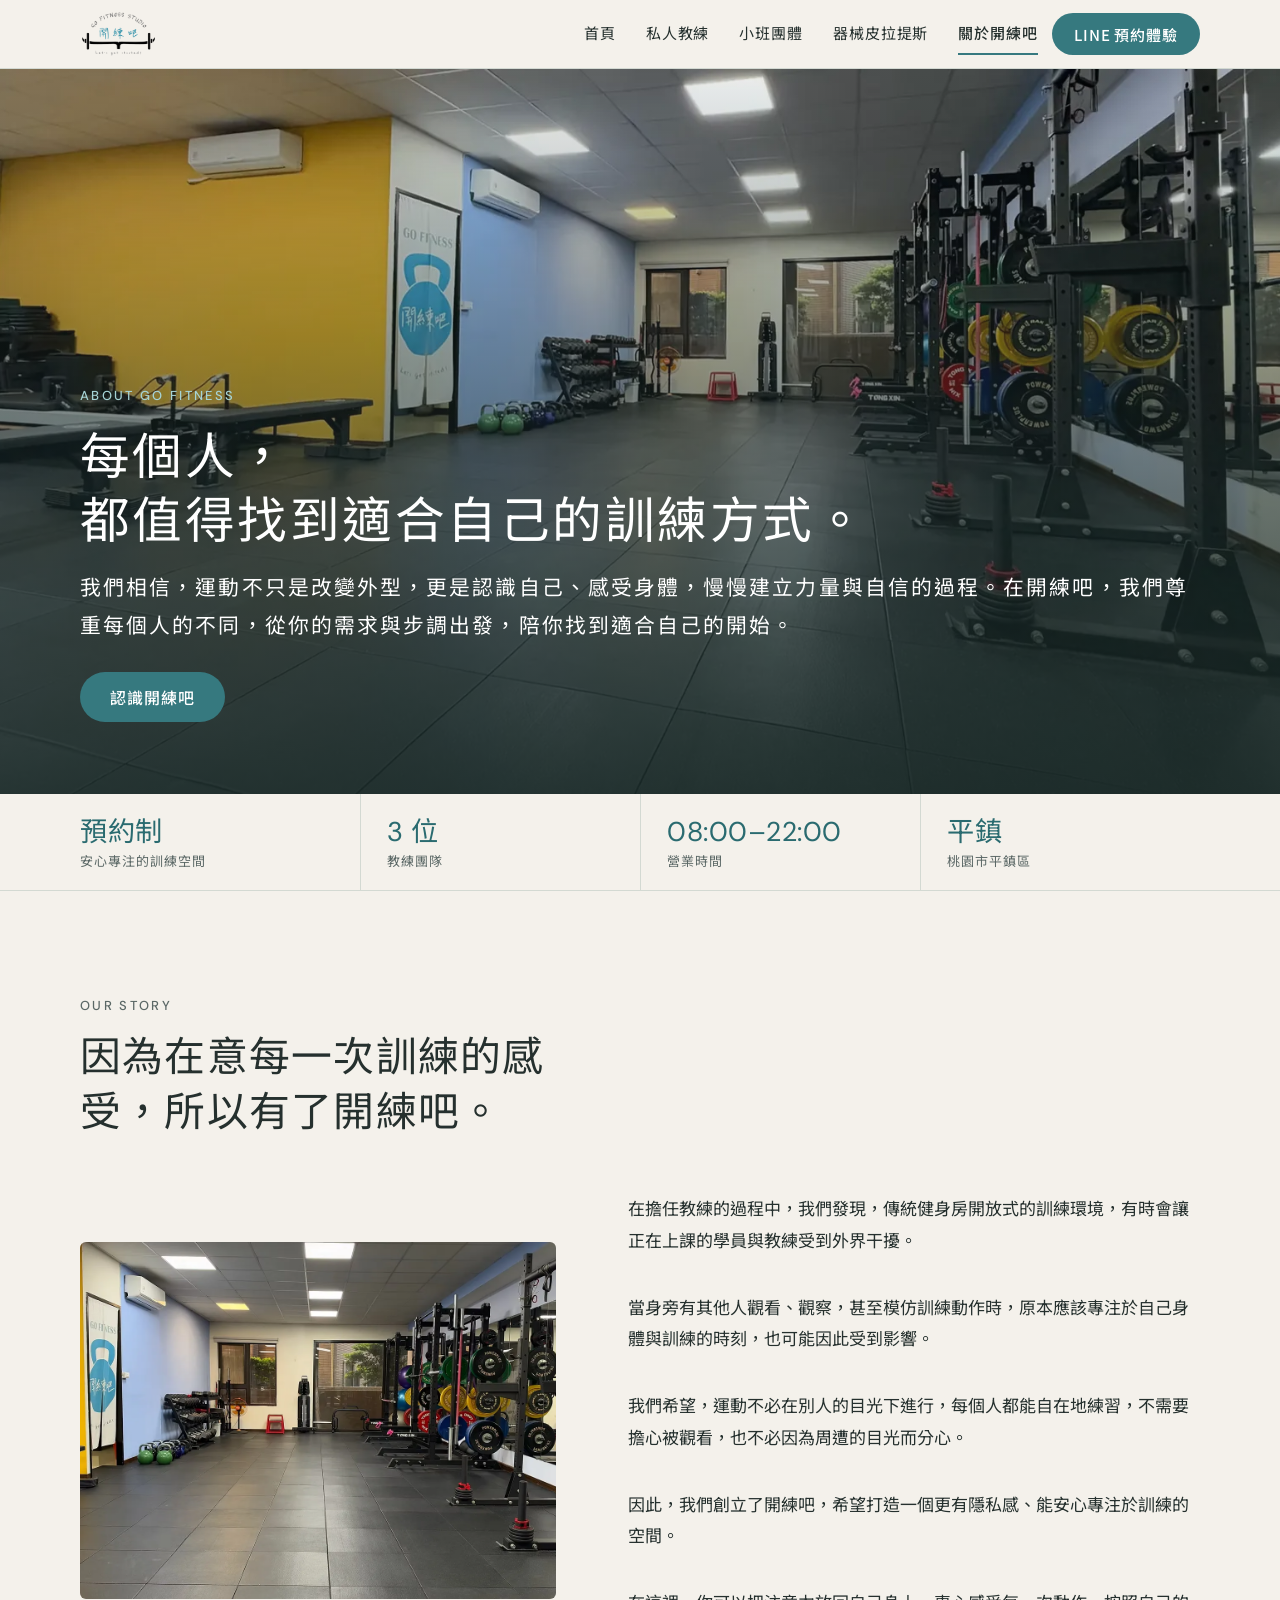
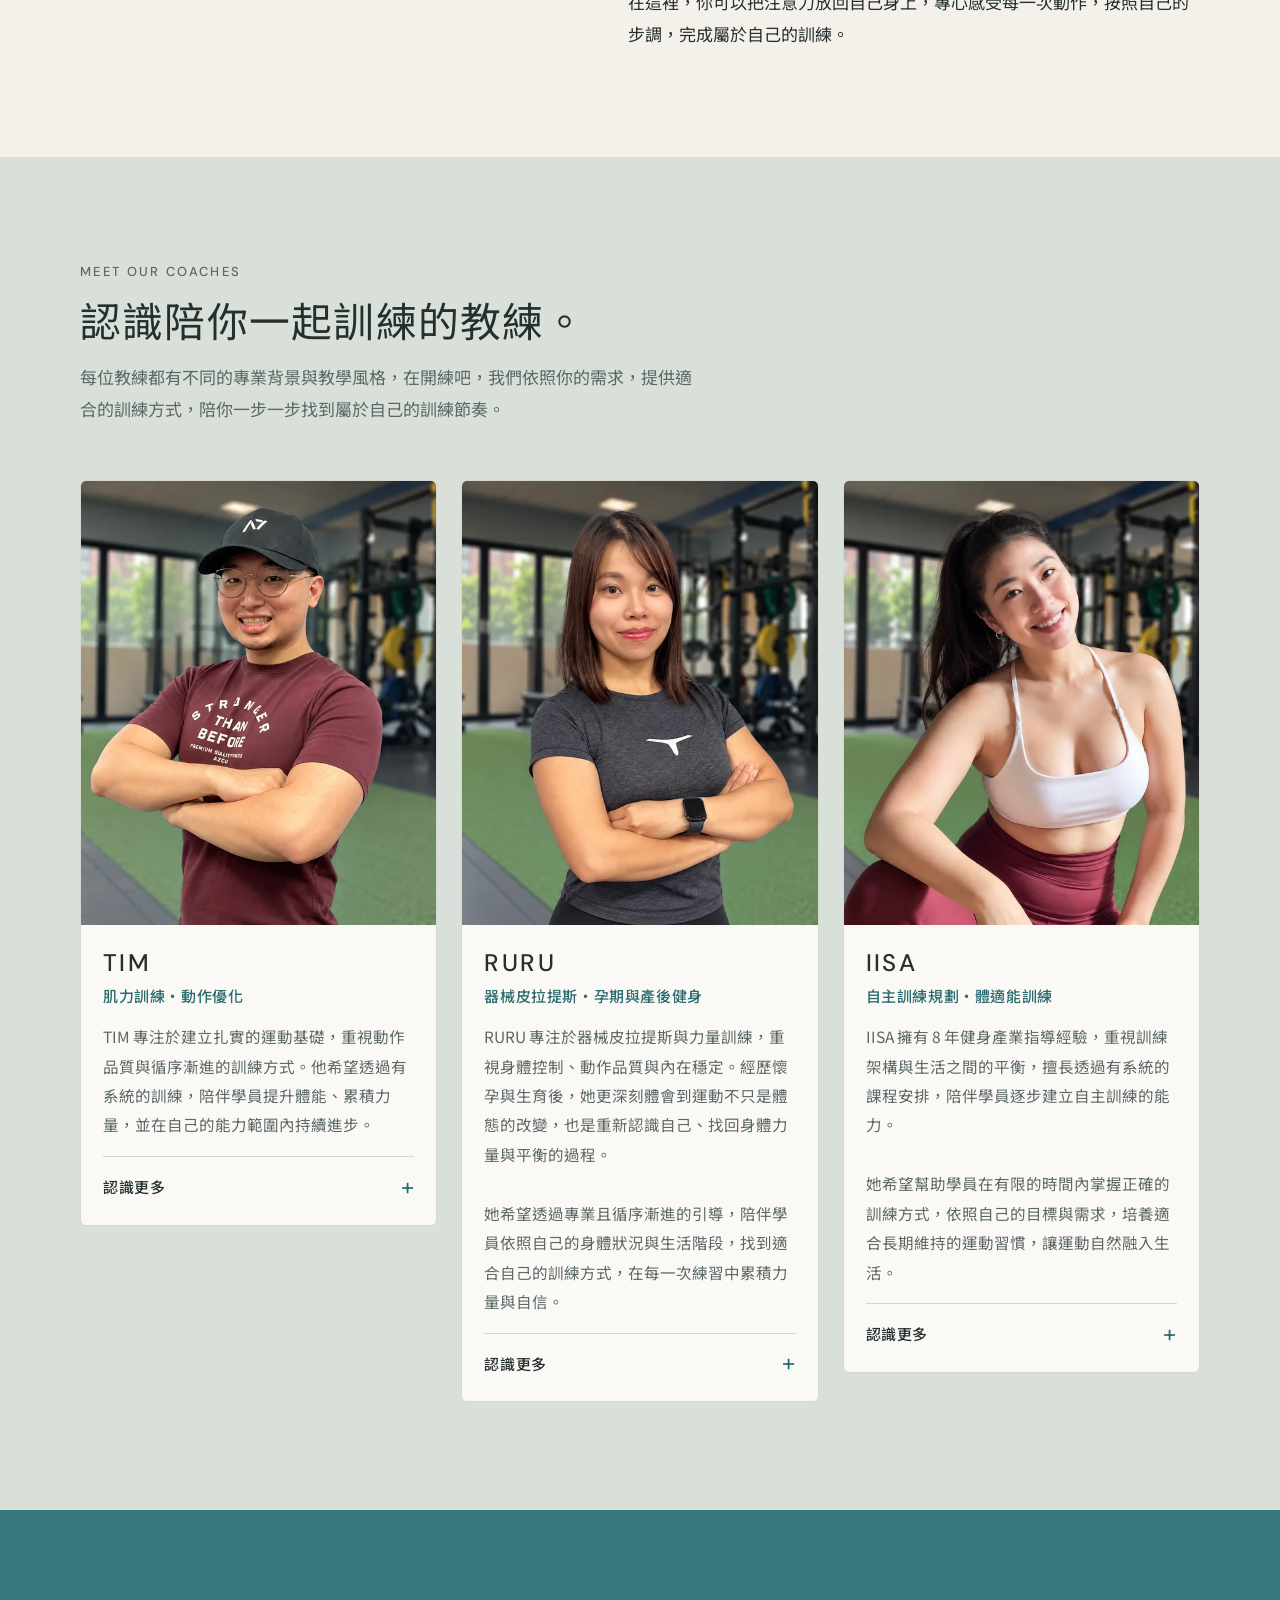
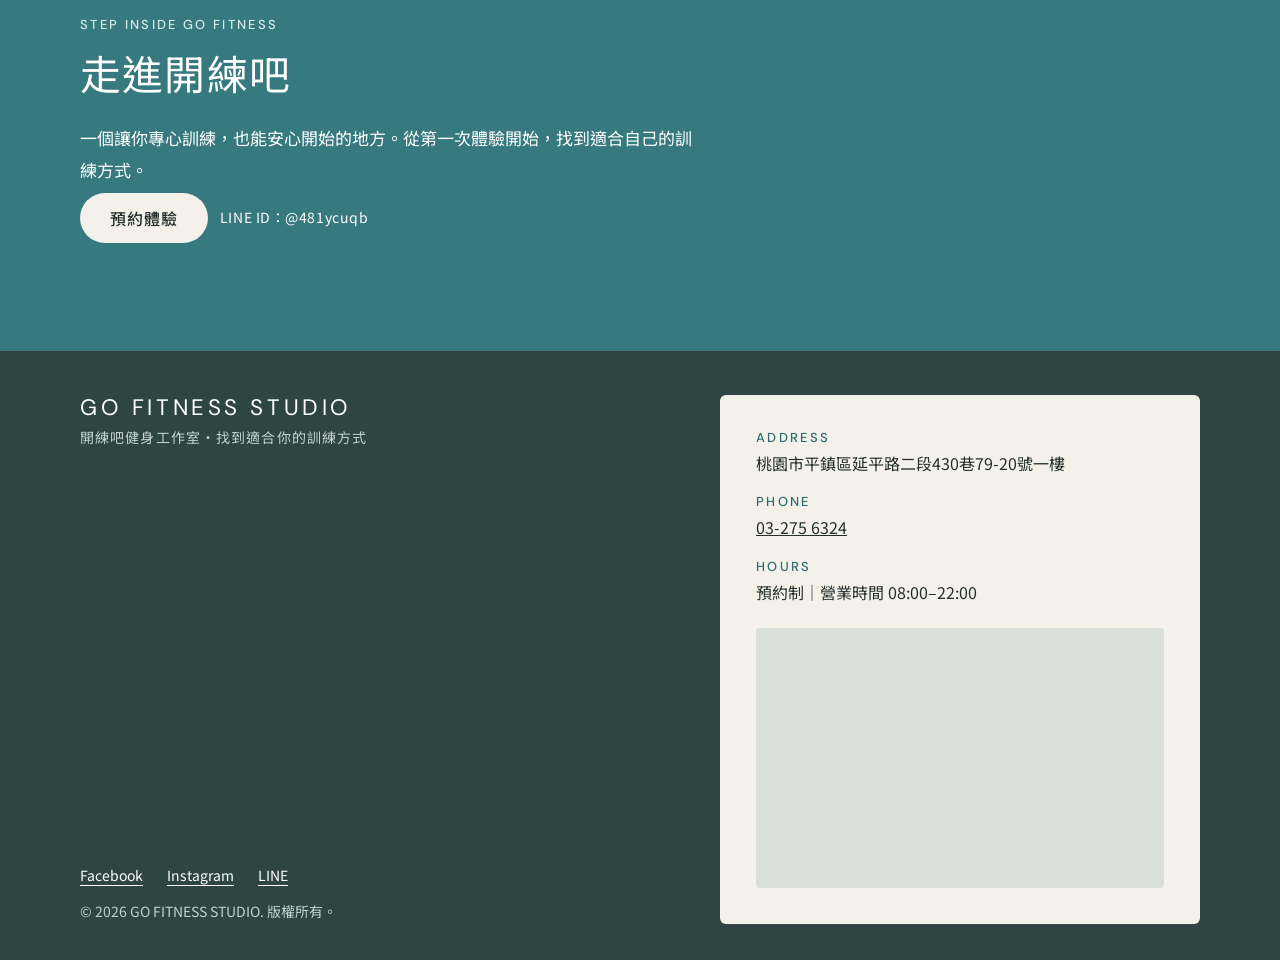
==== commit d89417dc: "Add files via upload" ====
--- a/about.html
+++ b/about.html
@@ -6,12 +6,13 @@
 <script>document.documentElement.classList.add('js');</script>
 <title>關於開練吧｜預約制健身工作室與教練介紹</title>
 <meta name="description" content="開練吧是桃園平鎮的預約制健身工作室，打造有隱私感、能安心專注訓練的空間。認識 TIM、RURU、IISA 三位教練。">
+<link rel="canonical" href="https://gofitness110.github.io/official-site/about.html">
+<meta property="og:url" content="https://gofitness110.github.io/official-site/about.html">
 <meta property="og:type" content="website">
 <meta property="og:site_name" content="開練吧健身工作室 Go Fitness Studio">
 <meta property="og:title" content="關於開練吧｜預約制健身工作室與教練介紹">
 <meta property="og:description" content="每個人，都值得找到適合自己的訓練方式。預約制、有隱私感的訓練空間。">
-<!-- TODO: after deploying, change og:image to the full URL, e.g. https://your-site.netlify.app/images/og.jpg -->
-<meta property="og:image" content="images/og.jpg">
+<meta property="og:image" content="https://gofitness110.github.io/official-site/images/og.jpg">
 <meta name="twitter:card" content="summary_large_image">
 <link rel="icon" href="images/favicon.png">
 <link rel="preconnect" href="https://fonts.googleapis.com">
@@ -219,14 +220,6 @@
           <span class="line-id">LINE ID：@481ycuqb</span>
         </div>
       </div>
-      <div class="info">
-        <dl>
-          <div><dt>Address</dt><dd>桃園市平鎮區延平路二段430巷79-20號一樓<br><a class="text-link" href="https://www.google.com/maps/search/?api=1&amp;query=%E6%A1%83%E5%9C%92%E5%B8%82%E5%B9%B3%E9%8E%AE%E5%8D%80%E5%BB%B6%E5%B9%B3%E8%B7%AF%E4%BA%8C%E6%AE%B5430%E5%B7%B779-20%E8%99%9F" target="_blank" rel="noopener">在 Google 地圖開啟</a></dd></div>
-          <div><dt>Phone</dt><dd><a href="tel:+886032756324" style="text-decoration:none;font-weight:500">03-275 6324</a></dd></div>
-          <div><dt>Hours</dt><dd>預約制｜營業時間 08:00–22:00</dd></div>
-        </dl>
-        <iframe class="map" title="開練吧健身工作室的 Google 地圖位置" src="https://www.google.com/maps?q=%E6%A1%83%E5%9C%92%E5%B8%82%E5%B9%B3%E9%8E%AE%E5%8D%80%E5%BB%B6%E5%B9%B3%E8%B7%AF%E4%BA%8C%E6%AE%B5430%E5%B7%B779-20%E8%99%9F&amp;hl=zh-TW&amp;z=17&amp;output=embed" loading="lazy" referrerpolicy="no-referrer-when-downgrade" allowfullscreen></iframe>
-      </div>
     </div>
   </section>
 
@@ -234,12 +227,20 @@
 
 <footer class="site-footer">
   <div class="wrap foot">
-    <div>
+    <div class="foot-brand">
       <p class="foot-name">GO FITNESS STUDIO<small>開練吧健身工作室・找到適合你的訓練方式</small></p>
     </div>
-    <div>
+    <div class="info foot-card">
+      <dl>
+        <div><dt>Address</dt><dd>桃園市平鎮區延平路二段430巷79-20號一樓</dd></div>
+        <div><dt>Phone</dt><dd><a href="tel:+886032756324">03-275 6324</a></dd></div>
+        <div><dt>Hours</dt><dd>預約制｜營業時間 08:00–22:00</dd></div>
+      </dl>
+      <iframe class="map" title="開練吧健身工作室的 Google 地圖位置" src="https://www.google.com/maps?q=%E6%A1%83%E5%9C%92%E5%B8%82%E5%B9%B3%E9%8E%AE%E5%8D%80%E5%BB%B6%E5%B9%B3%E8%B7%AF%E4%BA%8C%E6%AE%B5430%E5%B7%B779-20%E8%99%9F&amp;hl=zh-TW&amp;z=17&amp;output=embed" loading="lazy" referrerpolicy="no-referrer-when-downgrade" allowfullscreen></iframe>
+    </div>
+    <div class="foot-meta">
       <p class="social"><a href="https://www.facebook.com/gofitness110">Facebook</a><a href="https://www.instagram.com/gofitness.110">Instagram</a><a href="https://lin.ee/pQq4I0h">LINE</a></p>
-      <p style="margin-top:10px">© 2026 GO FITNESS STUDIO. 版權所有。</p>
+      <p>© 2026 GO FITNESS STUDIO. 版權所有。</p>
     </div>
   </div>
 </footer>
--- a/css/style.css
+++ b/css/style.css
@@ -42,8 +42,8 @@
 
 .label{font:500 13px/1 var(--font-label);letter-spacing:.18em;text-transform:uppercase;color:var(--teal-text)}
 .on-dark .label,.hero .label{color:var(--teal-soft)}
-h2{font-size:clamp(1.65rem,4.6vw,2.55rem);line-height:1.35;font-weight:500;letter-spacing:.03em;text-wrap:balance}
-h3{font-size:1.2rem;line-height:1.5;font-weight:500;letter-spacing:.03em}
+h2{font-size:clamp(1.65rem,4.6vw,2.55rem);line-height:1.35;font-weight:400;letter-spacing:.03em;text-wrap:balance}
+h3{font-size:1.1rem;line-height:1.5;font-weight:400;letter-spacing:.03em}
 .sec-head{display:grid;gap:14px;margin-bottom:clamp(32px,5vw,56px)}
 .sec-head p{color:var(--muted);max-width:36em}
 .on-dark .sec-head p{color:var(--on-dark-muted)}
@@ -84,19 +84,19 @@
 .hero-img{position:absolute;inset:0;width:100%;height:100%;object-fit:cover;object-position:50% 55%;z-index:-2}
 .hero::after{content:"";position:absolute;inset:0;z-index:-1;background:linear-gradient(to top,rgba(26,42,40,.9) 0%,rgba(26,42,40,.6) 42%,rgba(26,42,40,.08) 100%)}
 .hero-in{padding-top:clamp(190px,34vw,320px);padding-bottom:clamp(40px,6vw,72px);display:grid;gap:18px;justify-items:start}
-.hero h1{font-size:clamp(2.6rem,8.4vw,4.8rem);line-height:1.25;font-weight:500;letter-spacing:.05em;max-width:12em;text-wrap:balance}
+.hero h1{font-size:clamp(2.6rem,8.4vw,4.8rem);line-height:1.25;font-weight:400;letter-spacing:.05em;max-width:12em;text-wrap:balance}
 .hero h1 mark{background:none;color:var(--teal-soft)}
 .hero-sub{font-size:clamp(1.05rem,2.6vw,1.3rem);font-weight:400;letter-spacing:.1em}
 .hero-actions{display:flex;flex-wrap:wrap;gap:12px;margin-top:10px}
 
 /* facts strip */
-.facts-strip{background:var(--deep);color:var(--on-dark)}
+.facts-strip{background:var(--paper);color:var(--ink);border-bottom:1px solid var(--line)}
 .facts{display:grid;grid-template-columns:repeat(2,minmax(0,1fr))}
-.facts li{padding:22px 0 20px;display:grid;gap:4px;border-top:1px solid rgba(255,255,255,.12)}
+.facts li{padding:18px 0 16px;display:grid;gap:2px;border-top:1px solid var(--line)}
 .facts li:nth-child(-n+2){border-top:0}
-.facts li:nth-child(even){padding-left:20px;border-left:1px solid rgba(255,255,255,.12)}
-.facts b{font:500 clamp(1.4rem,5vw,2.2rem)/1.1 var(--font-label);letter-spacing:.01em;color:var(--on-dark);font-variant-numeric:tabular-nums;white-space:nowrap}
-.facts span{font-size:14px;line-height:1.5;color:#dce6e3;letter-spacing:.08em}
+.facts li:nth-child(even){padding-left:20px;border-left:1px solid var(--line)}
+.facts b{font:400 clamp(1.25rem,4.4vw,1.7rem)/1.2 var(--font-label);letter-spacing:.02em;color:var(--teal-text);font-variant-numeric:tabular-nums;white-space:nowrap}
+.facts span{font-size:13px;line-height:1.5;color:var(--muted);letter-spacing:.08em}
 
 /* courses */
 .courses{display:grid;gap:44px}
@@ -151,13 +151,13 @@
 .coaches{display:grid;margin-top:8px}
 .coaches li{display:grid;grid-template-columns:5.5rem minmax(0,1fr);align-items:baseline;gap:12px;padding-block:14px;border-top:1px solid rgba(37,48,46,.22)}
 .coaches li:last-child{border-bottom:1px solid rgba(37,48,46,.22)}
-.coaches b{font:500 1.4rem/1 var(--font-label);letter-spacing:.12em}
+.coaches b{font:400 1.4rem/1 var(--font-label);letter-spacing:.12em}
 .coaches span{font-size:16px;color:var(--muted);line-height:1.6}
 
 /* final CTA */
 .cta-band{background:var(--teal);color:#fff}
 .cta-band .label{color:#d5ebe9}
-.cta{display:grid;gap:36px;align-items:center}
+.cta{display:grid;gap:36px;align-items:center;justify-items:start}
 .cta .copy p{font-size:17px}
 .cta-actions{display:flex;flex-wrap:wrap;gap:12px;align-items:center;margin-top:8px}
 .line-id{font-size:14px;letter-spacing:.04em}
@@ -169,11 +169,16 @@
 
 /* footer */
 .site-footer{background:var(--deep-dark);color:var(--on-dark-muted);padding-block:44px 36px;font-size:14px;line-height:1.8}
-.foot{display:grid;gap:22px}
-.foot-name{font:500 1.4rem/1.2 var(--font-label);letter-spacing:.16em;color:#fff}
-.foot-name small{display:block;font:500 14px/1.6 var(--font-body);letter-spacing:.08em;color:var(--on-dark-muted);margin-top:4px}
+.foot{display:grid;gap:28px}
+.foot-name{font:400 1.4rem/1.2 var(--font-label);letter-spacing:.16em;color:#fff}
+.foot-name small{display:block;font:400 14px/1.6 var(--font-body);letter-spacing:.08em;color:var(--on-dark-muted);margin-top:4px}
 .social{display:flex;flex-wrap:wrap;gap:8px 24px}
 .social a{color:#fff;text-underline-offset:4px}
+
+/* footer contact card */
+.foot-card{margin-top:0;box-shadow:0 1px 0 rgba(255,255,255,.04)}
+.foot-card .map{margin-top:4px;height:220px}
+.foot-meta{display:grid;gap:10px}
 
 /* mobile dock */
 .dock{position:fixed;left:0;right:0;bottom:0;z-index:35;display:grid;grid-template-columns:1.4fr 1fr;gap:10px;padding:10px var(--gutter-r) calc(10px + env(safe-area-inset-bottom,0px)) var(--gutter-l);background:rgba(244,241,235,.97);border-top:1px solid var(--line)}
@@ -184,7 +189,7 @@
 .split-img{width:100%;aspect-ratio:4/5;object-fit:cover;border-radius:6px}
 .fit li{display:grid;gap:4px;padding-block:20px;border-top:1px solid rgba(37,48,46,.22)}
 .fit li:last-child{border-bottom:1px solid rgba(37,48,46,.22)}
-.fit p{font-size:16px;color:var(--muted);line-height:1.8}
+.fit p{font-size:15px;color:var(--muted);line-height:1.8}
 .basics,.steps{display:grid;gap:0}
 .basics li,.steps li{display:grid;gap:6px;align-content:start;padding-block:22px;border-top:1px solid rgba(37,48,46,.22)}
 .basics li:last-child,.steps li:last-child{border-bottom:1px solid rgba(37,48,46,.22)}
@@ -205,7 +210,7 @@
 .plan h3{font-size:1.15rem}
 .plan .plan-price{font:500 2.1rem/1.1 var(--font-label);letter-spacing:.01em;font-variant-numeric:tabular-nums;margin-top:6px}
 .plan .plan-price small{white-space:nowrap;font:400 15px/1 var(--font-body);color:var(--muted);letter-spacing:.04em;margin-left:.3em}
-.plan .plan-ask{font-size:1.25rem;font-weight:500;line-height:1.5;margin-top:6px;letter-spacing:.04em}
+.plan .plan-ask{font-size:1.2rem;font-weight:400;line-height:1.5;margin-top:6px;letter-spacing:.04em}
 .plan p{font-size:15px;color:var(--muted);line-height:1.75}
 .plan .plan-price,.plan .plan-ask{color:var(--ink)}
 .tiers{display:grid;margin-top:8px}
@@ -228,7 +233,7 @@
 .sched-cards{display:grid;gap:8px}
 .sched-card{display:grid;gap:2px;padding:10px 14px;border-radius:6px;background:#fbf9f5;border:1px solid var(--line)}
 .sched-card time{font:500 13px/1.4 var(--font-label);letter-spacing:.04em;color:var(--muted);font-variant-numeric:tabular-nums}
-.sched-card b{font-weight:500;font-size:16px;line-height:1.5}
+.sched-card b{font-weight:400;font-size:16px;line-height:1.5}
 .sched-card.p700{background:var(--teal-soft);border-color:transparent}
 .sched-card.p700 time{color:var(--ink)}
 .sched-empty{padding-top:10px;color:var(--muted);font-size:15px}
@@ -276,7 +281,7 @@
 .faq{max-width:46rem}
 .faq details{border-top:1px solid rgba(37,48,46,.22)}
 .faq details:last-child{border-bottom:1px solid rgba(37,48,46,.22)}
-.faq summary{display:flex;justify-content:space-between;align-items:center;gap:16px;padding-block:20px;cursor:pointer;list-style:none;font-weight:500;font-size:1.05rem;line-height:1.6;letter-spacing:.03em}
+.faq summary{display:flex;justify-content:space-between;align-items:center;gap:16px;padding-block:20px;cursor:pointer;list-style:none;font-weight:400;font-size:1.05rem;line-height:1.6;letter-spacing:.03em}
 .faq summary::-webkit-details-marker{display:none}
 .faq summary::after{content:"+";flex:none;font:400 1.6rem/1 var(--font-label);color:var(--teal-text)}
 .faq details[open] summary::after{content:"\2212"}
@@ -310,7 +315,7 @@
   .pillars.two{grid-template-columns:repeat(2,minmax(0,1fr));column-gap:48px}
   .pillars.two li:nth-last-child(2){border-bottom:1px solid rgba(37,48,46,.22)}
   .facts{grid-template-columns:repeat(4,minmax(0,1fr))}
-  .facts li,.facts li:nth-child(even){padding:26px 0 24px 26px;border-top:0;border-left:1px solid rgba(255,255,255,.12)}
+  .facts li,.facts li:nth-child(even){padding:22px 0 20px 26px;border-top:0;border-left:1px solid var(--line)}
   .facts li:first-child{padding-left:0;border-left:0}
   .courses{grid-template-columns:repeat(3,minmax(0,1fr));gap:36px}
   .helper{grid-template-columns:1fr auto;align-items:center;justify-items:stretch;gap:12px 32px}
@@ -338,8 +343,12 @@
   .gallery .g-turf{aspect-ratio:21/9}
   .gallery .g-chair,.gallery .g-equip{aspect-ratio:4/3}
   .about{grid-template-columns:minmax(0,5fr) minmax(0,6fr);gap:72px}
-  .cta{grid-template-columns:minmax(0,6fr) minmax(0,5fr);gap:72px}
-  .foot{grid-template-columns:1fr auto;align-items:end}
+  .cta{grid-template-columns:1fr}
+  .foot{grid-template-columns:minmax(0,1fr) minmax(0,480px);grid-template-areas:"brand card" "meta card";gap:28px 72px;align-items:start}
+  .foot-brand{grid-area:brand}
+  .foot-meta{grid-area:meta;align-self:end}
+  .foot-card{grid-area:card}
+  .foot-card .map{height:260px}
 }
 @media (prefers-reduced-motion:reduce){
   html{scroll-behavior:auto}
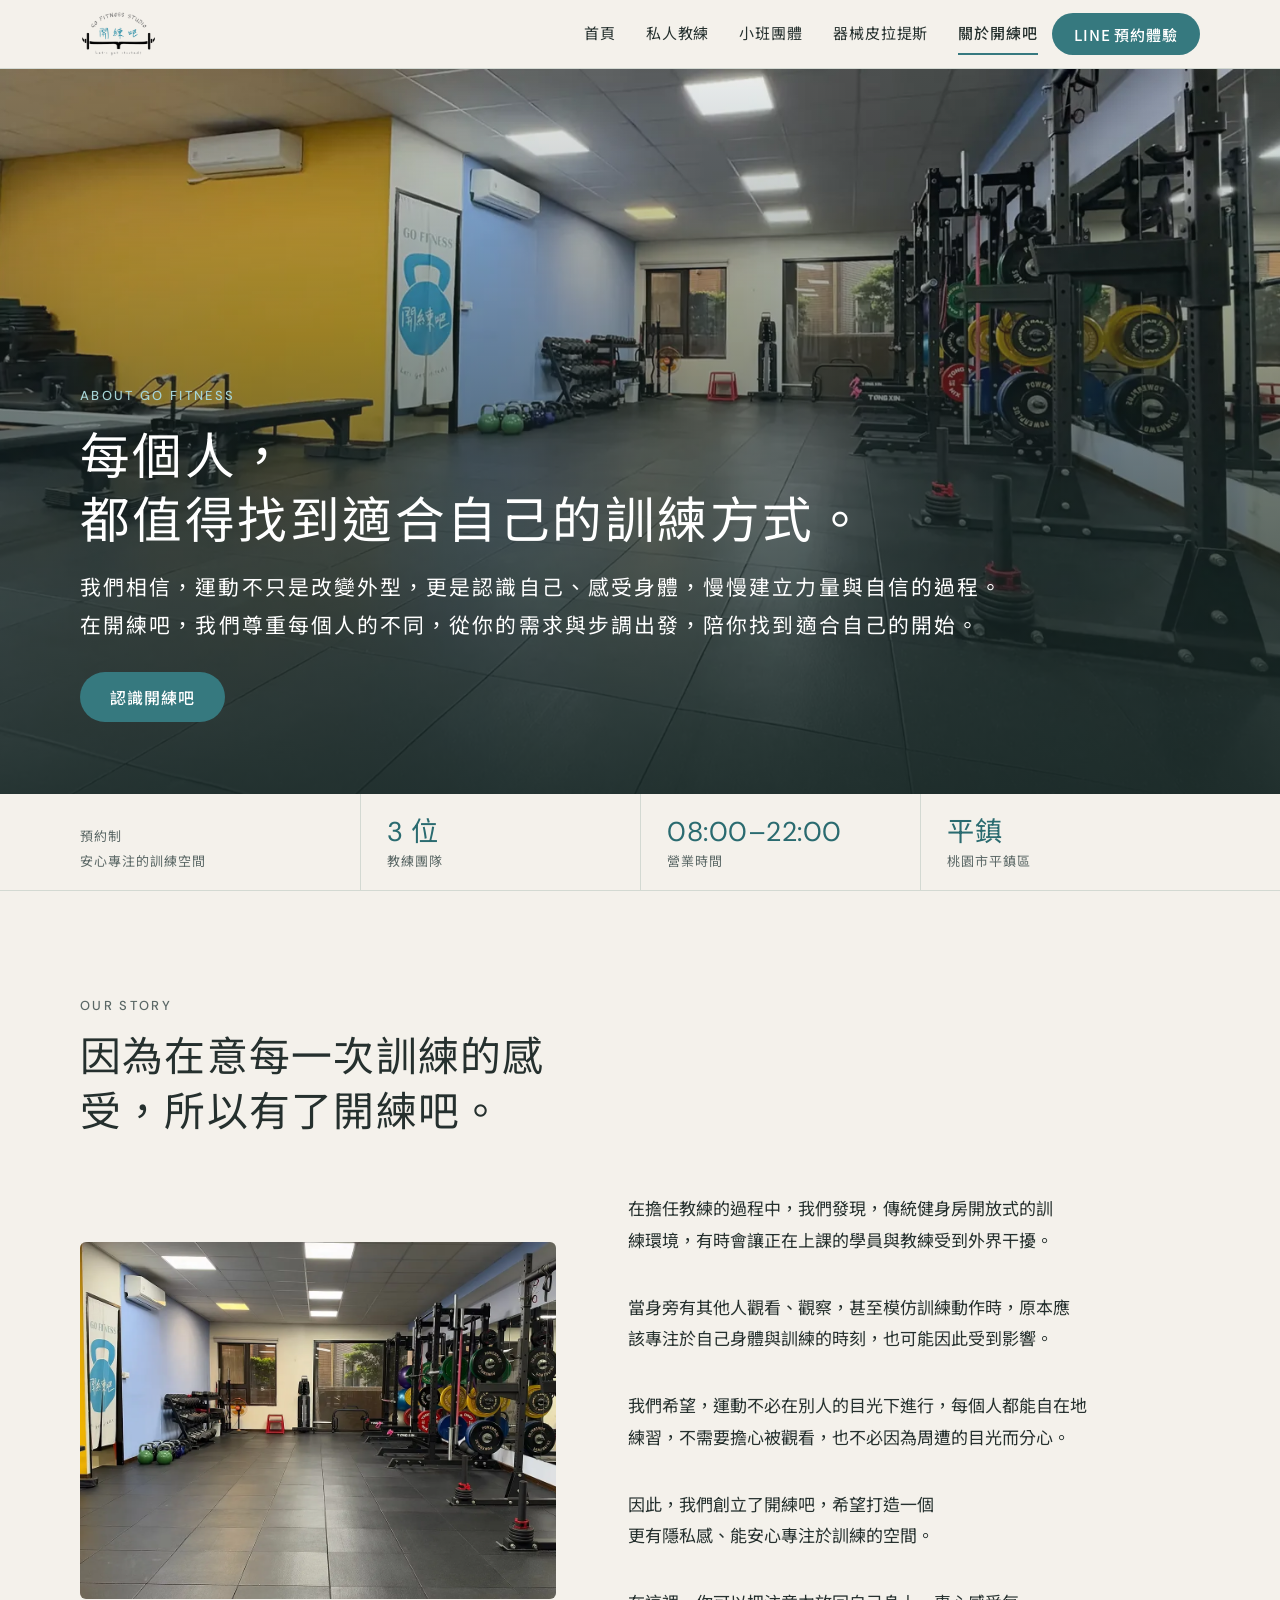
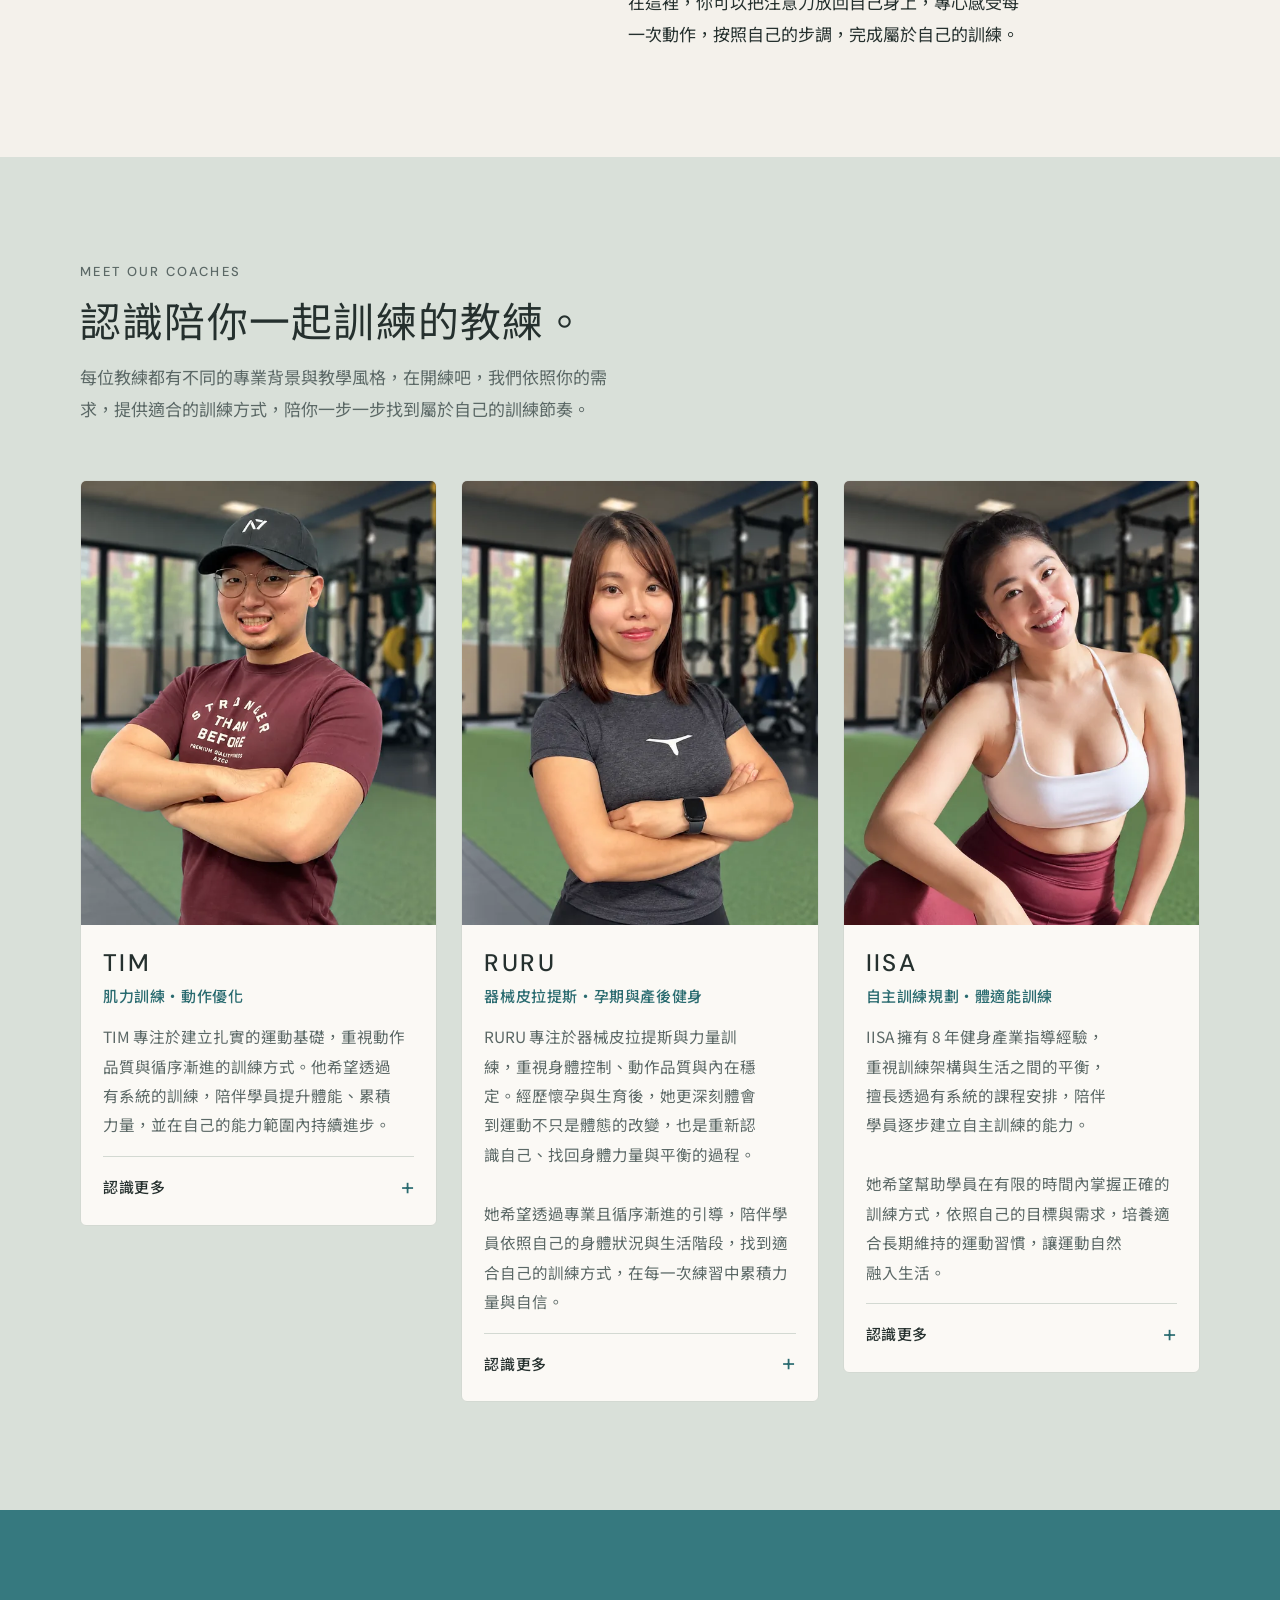
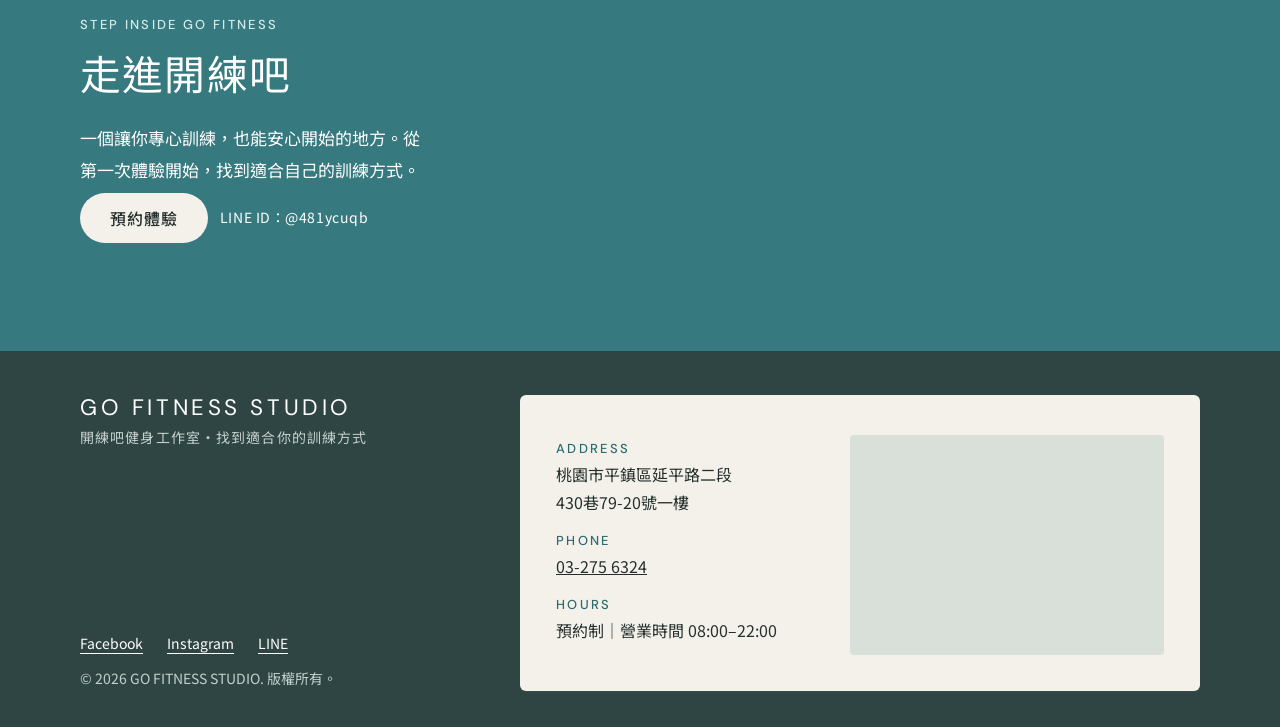
==== commit cb9a877c: "Add files via upload" ====
--- a/about.html
+++ b/about.html
@@ -57,10 +57,10 @@
     <a class="brand" href="index.html" aria-label="開練吧健身工作室 回到首頁"><img src="images/logo.webp" alt="開練吧健身工作室 Go Fitness Studio" width="420" height="251"></a>
     <nav class="nav" id="site-nav" aria-label="主選單">
       <a href="index.html">首頁</a>
-      <a href="personal-trainer.html">私人教練</a>
+      <a href="personal-trainer.html"><span class="nb">私人教練</span></a>
       <a href="group-class.html">小班團體</a>
-      <a href="pilates.html">器械皮拉提斯</a>
-      <a href="about.html" aria-current="page">關於開練吧</a>
+      <a href="pilates.html"><span class="nb">器械皮拉提斯</span></a>
+      <a href="about.html" aria-current="page">關於<span class="nb">開練吧</span></a>
     </nav>
     <a class="btn btn-teal btn-sm header-cta" href="https://lin.ee/pQq4I0h">LINE 預約體驗</a>
     <button class="menu-btn" type="button" aria-expanded="false" aria-controls="site-nav" aria-label="開啟選單"><span></span></button>
@@ -74,16 +74,16 @@
     <div class="wrap hero-in">
       <p class="label">About Go Fitness</p>
       <h1 id="hero-title" class="long">每個人，<br>都值得找到適合自己的訓練方式。</h1>
-      <p class="hero-sub">我們相信，運動不只是改變外型，更是認識自己、感受身體，慢慢建立力量與自信的過程。在開練吧，我們尊重每個人的不同，從你的需求與步調出發，陪你找到適合自己的開始。</p>
+      <p class="hero-sub">我們相信，運動不只是改變外型，更是認識自己、感受身體，慢慢建立力量與自信的過程。在<span class="nb">開練吧</span>，我們尊重每個人的不同，從你的需求與步調出發，陪你找到適合自己的開始。</p>
       <div class="hero-actions">
-        <a class="btn btn-teal" href="#story">認識開練吧</a>
+        <a class="btn btn-teal" href="#story">認識<span class="nb">開練吧</span></a>
       </div>
     </div>
   </section>
 
   <div class="facts-strip">
     <ul class="wrap facts" aria-label="開練吧一覽">
-      <li><b>預約制</b><span>安心專注的訓練空間</span></li>
+      <li><b><span class="nb">預約制</span></b><span>安心專注的訓練空間</span></li>
       <li><b>3 位</b><span>教練團隊</span></li>
       <li><b>08:00–22:00</b><span>營業時間</span></li>
       <li><b>平鎮</b><span>桃園市平鎮區</span></li>
@@ -94,7 +94,7 @@
     <div class="wrap">
       <div class="sec-head" style="max-width:40rem">
         <p class="label">Our Story</p>
-        <h2 id="story-title">因為在意每一次訓練的感受，所以有了開練吧。</h2>
+        <h2 id="story-title">因為在意每一次訓練的感受，所以有了<span class="nb">開練吧</span>。</h2>
       </div>
       <div class="split">
         <img class="split-img wide" src="images/ab-story.webp" width="1474" height="860" loading="lazy" decoding="async" alt="開練吧的訓練空間，牆面掛著開練吧的門簾，右側是深蹲架與槓片">
@@ -102,7 +102,7 @@
           <p>在擔任教練的過程中，我們發現，傳統健身房開放式的訓練環境，有時會讓正在上課的學員與教練受到外界干擾。</p>
           <p>當身旁有其他人觀看、觀察，甚至模仿訓練動作時，原本應該專注於自己身體與訓練的時刻，也可能因此受到影響。</p>
           <p>我們希望，運動不必在別人的目光下進行，每個人都能自在地練習，不需要擔心被觀看，也不必因為周遭的目光而分心。</p>
-          <p>因此，我們創立了開練吧，希望打造一個更有隱私感、能安心專注於訓練的空間。</p>
+          <p>因此，我們創立了<span class="nb">開練吧</span>，希望打造一個更有隱私感、能安心專注於訓練的空間。</p>
           <p>在這裡，你可以把注意力放回自己身上，專心感受每一次動作，按照自己的步調，完成屬於自己的訓練。</p>
         </div>
       </div>
@@ -114,17 +114,17 @@
       <div class="sec-head">
         <p class="label">Meet Our Coaches</p>
         <h2 id="coaches-title">認識陪你一起訓練的教練。</h2>
-        <p>每位教練都有不同的專業背景與教學風格，在開練吧，我們依照你的需求，提供適合的訓練方式，陪你一步一步找到屬於自己的訓練節奏。</p>
+        <p>每位教練都有不同的專業背景與教學風格，在<span class="nb">開練吧</span>，我們依照你的需求，提供適合的訓練方式，陪你一步一步找到屬於自己的訓練節奏。</p>
       </div>
       <div class="coaches-grid">
         <article class="member">
           <img src="images/coach-tim.webp" width="720" height="720" loading="lazy" decoding="async" alt="TIM 教練，戴著黑色帽子、雙手交叉微笑" style="object-position:50% 30%">
           <div class="member-body">
             <h3>TIM</h3>
-            <p class="role">肌力訓練・動作優化</p>
+            <p class="role"><span class="nb">肌力訓練</span>・動作優化</p>
             <p class="bio">TIM 專注於建立扎實的運動基礎，重視動作品質與循序漸進的訓練方式。他希望透過有系統的訓練，陪伴學員提升體能、累積力量，並在自己的能力範圍內持續進步。</p>
             <details>
-              <summary>認識更多</summary>
+              <summary><span class="q">認識更多</span></summary>
               <h4>專業證照與經歷</h4>
               <ul>
                 <li>美國體適能協會 AFAA-WT</li>
@@ -151,10 +151,10 @@
           <img src="images/coach-ruru.webp" width="720" height="720" loading="lazy" decoding="async" alt="RURU 教練，穿著灰色運動上衣、雙手交叉" style="object-position:50% 30%">
           <div class="member-body">
             <h3>RURU</h3>
-            <p class="role">器械皮拉提斯・孕期與產後健身</p>
-            <p class="bio">RURU 專注於器械皮拉提斯與力量訓練，重視身體控制、動作品質與內在穩定。經歷懷孕與生育後，她更深刻體會到運動不只是體態的改變，也是重新認識自己、找回身體力量與平衡的過程。<br><br>她希望透過專業且循序漸進的引導，陪伴學員依照自己的身體狀況與生活階段，找到適合自己的訓練方式，在每一次練習中累積力量與自信。</p>
+            <p class="role"><span class="nb">器械皮拉提斯</span>・孕期與產後健身</p>
+            <p class="bio">RURU 專注於<span class="nb">器械皮拉提斯</span>與力量訓練，重視身體控制、動作品質與內在穩定。經歷懷孕與生育後，她更深刻體會到運動不只是體態的改變，也是重新認識自己、找回身體力量與平衡的過程。<br><br>她希望透過專業且循序漸進的引導，陪伴學員依照自己的身體狀況與生活階段，找到適合自己的訓練方式，在每一次練習中累積力量<span class="nb">與自信。</span></p>
             <details>
-              <summary>認識更多</summary>
+              <summary><span class="q">認識更多</span></summary>
               <h4>專業證照與經歷</h4>
               <ul>
                 <li>Balanced Body® Reformer I–III</li>
@@ -166,7 +166,7 @@
               <h4>專業領域</h4>
               <ul>
                 <li>身心整合與平衡</li>
-                <li>器械皮拉提斯</li>
+                <li><span class="nb">器械皮拉提斯</span></li>
                 <li>女性功能性訓練</li>
                 <li>體態調整</li>
                 <li>銀髮族訓練</li>
@@ -180,9 +180,9 @@
           <div class="member-body">
             <h3>IISA</h3>
             <p class="role">自主訓練規劃・體適能訓練</p>
-            <p class="bio">IISA 擁有 8 年健身產業指導經驗，重視訓練架構與生活之間的平衡，擅長透過有系統的課程安排，陪伴學員逐步建立自主訓練的能力。<br><br>她希望幫助學員在有限的時間內掌握正確的訓練方式，依照自己的目標與需求，培養適合長期維持的運動習慣，讓運動自然融入生活。</p>
+            <p class="bio">IISA 擁有 8 年健身產業指導經驗，重視訓練架構與生活之間的平衡，擅長透過有系統的課程安排，陪伴學員逐步建立自主訓練的能力。<br><br>她希望幫助學員在有限的時間內掌握正確的訓練方式，依照自己的目標與需求，培養適合長期維持的運動習慣，讓運動自然<span class="nb">融入生活。</span></p>
             <details>
-              <summary>認識更多</summary>
+              <summary><span class="q">認識更多</span></summary>
               <h4>專業證照與經歷</h4>
               <ul>
                 <li>ACE-CPT 美國運動委員會健身指導員</li>
@@ -210,7 +210,7 @@
       <div>
         <div class="sec-head" style="margin-bottom:22px">
           <p class="label">Step Inside Go Fitness</p>
-          <h2 id="cta-title">走進開練吧</h2>
+          <h2 id="cta-title">走進<span class="nb">開練吧</span></h2>
         </div>
         <div class="copy">
           <p>一個讓你專心訓練，也能安心開始的地方。從第一次體驗開始，找到適合自己的訓練方式。</p>
@@ -228,13 +228,13 @@
 <footer class="site-footer">
   <div class="wrap foot">
     <div class="foot-brand">
-      <p class="foot-name">GO FITNESS STUDIO<small>開練吧健身工作室・找到適合你的訓練方式</small></p>
+      <p class="foot-name">GO FITNESS STUDIO<small><span class="nb">開練吧</span><span class="nb">健身工作室</span>・找到適合你的訓練方式</small></p>
     </div>
     <div class="info foot-card">
       <dl>
-        <div><dt>Address</dt><dd>桃園市平鎮區延平路二段430巷79-20號一樓</dd></div>
+        <div><dt>Address</dt><dd>桃園市平鎮區延平路二段<span class="nb">430巷79-20號一樓</span></dd></div>
         <div><dt>Phone</dt><dd><a href="tel:+886032756324">03-275 6324</a></dd></div>
-        <div><dt>Hours</dt><dd>預約制｜營業時間 08:00–22:00</dd></div>
+        <div><dt>Hours</dt><dd><span class="nb">預約制</span>｜營業時間 08:00–22:00</dd></div>
       </dl>
       <iframe class="map" title="開練吧健身工作室的 Google 地圖位置" src="https://www.google.com/maps?q=%E6%A1%83%E5%9C%92%E5%B8%82%E5%B9%B3%E9%8E%AE%E5%8D%80%E5%BB%B6%E5%B9%B3%E8%B7%AF%E4%BA%8C%E6%AE%B5430%E5%B7%B779-20%E8%99%9F&amp;hl=zh-TW&amp;z=17&amp;output=embed" loading="lazy" referrerpolicy="no-referrer-when-downgrade" allowfullscreen></iframe>
     </div>
--- a/css/style.css
+++ b/css/style.css
@@ -84,7 +84,7 @@
 .hero-img{position:absolute;inset:0;width:100%;height:100%;object-fit:cover;object-position:50% 55%;z-index:-2}
 .hero::after{content:"";position:absolute;inset:0;z-index:-1;background:linear-gradient(to top,rgba(26,42,40,.9) 0%,rgba(26,42,40,.6) 42%,rgba(26,42,40,.08) 100%)}
 .hero-in{padding-top:clamp(190px,34vw,320px);padding-bottom:clamp(40px,6vw,72px);display:grid;gap:18px;justify-items:start}
-.hero h1{font-size:clamp(2.6rem,8.4vw,4.8rem);line-height:1.25;font-weight:400;letter-spacing:.05em;max-width:12em;text-wrap:balance}
+.hero h1{font-size:clamp(2.5rem,7vw,3.4rem);line-height:1.25;font-weight:400;letter-spacing:.05em;max-width:12em;text-wrap:balance}
 .hero h1 mark{background:none;color:var(--teal-soft)}
 .hero-sub{font-size:clamp(1.05rem,2.6vw,1.3rem);font-weight:400;letter-spacing:.1em}
 .hero-actions{display:flex;flex-wrap:wrap;gap:12px;margin-top:10px}
@@ -167,6 +167,14 @@
 .info dl{display:grid;gap:18px;margin:0}
 .info a.text-link{font-weight:500;text-underline-offset:4px}
 
+/* line breaking: keep short Chinese terms together, avoid one-character last lines */
+.nb{white-space:nowrap}
+.btn .nb{display:contents}
+summary .q{display:block}
+li,dd{text-wrap:pretty}
+summary{text-wrap:balance}
+p,.hero-sub{text-wrap:balance}
+h1,h2,h3{text-wrap:balance}
 /* footer */
 .site-footer{background:var(--deep-dark);color:var(--on-dark-muted);padding-block:44px 36px;font-size:14px;line-height:1.8}
 .foot{display:grid;gap:28px}
@@ -176,6 +184,18 @@
 .social a{color:#fff;text-underline-offset:4px}
 
 /* footer contact card */
+@media (min-width:760px){
+  .foot-card{grid-template-columns:minmax(0,5fr) minmax(0,6fr);gap:12px 32px;align-items:stretch}
+  .foot-card dl{align-content:center}
+  .foot-card .map{height:auto;min-height:220px;margin-top:0}
+}
+@media (min-width:1280px){
+  .foot{grid-template-columns:minmax(0,1fr) minmax(0,680px);grid-template-areas:"brand card" "meta card";gap:28px 56px;align-items:start}
+  .foot-brand{grid-area:brand}
+  .foot-meta{grid-area:meta;align-self:end}
+  .foot-card{grid-area:card}
+}
+.foot-name{white-space:nowrap}
 .foot-card{margin-top:0;box-shadow:0 1px 0 rgba(255,255,255,.04)}
 .foot-card .map{margin-top:4px;height:220px}
 .foot-meta{display:grid;gap:10px}
@@ -344,11 +364,6 @@
   .gallery .g-chair,.gallery .g-equip{aspect-ratio:4/3}
   .about{grid-template-columns:minmax(0,5fr) minmax(0,6fr);gap:72px}
   .cta{grid-template-columns:1fr}
-  .foot{grid-template-columns:minmax(0,1fr) minmax(0,480px);grid-template-areas:"brand card" "meta card";gap:28px 72px;align-items:start}
-  .foot-brand{grid-area:brand}
-  .foot-meta{grid-area:meta;align-self:end}
-  .foot-card{grid-area:card}
-  .foot-card .map{height:260px}
 }
 @media (prefers-reduced-motion:reduce){
   html{scroll-behavior:auto}
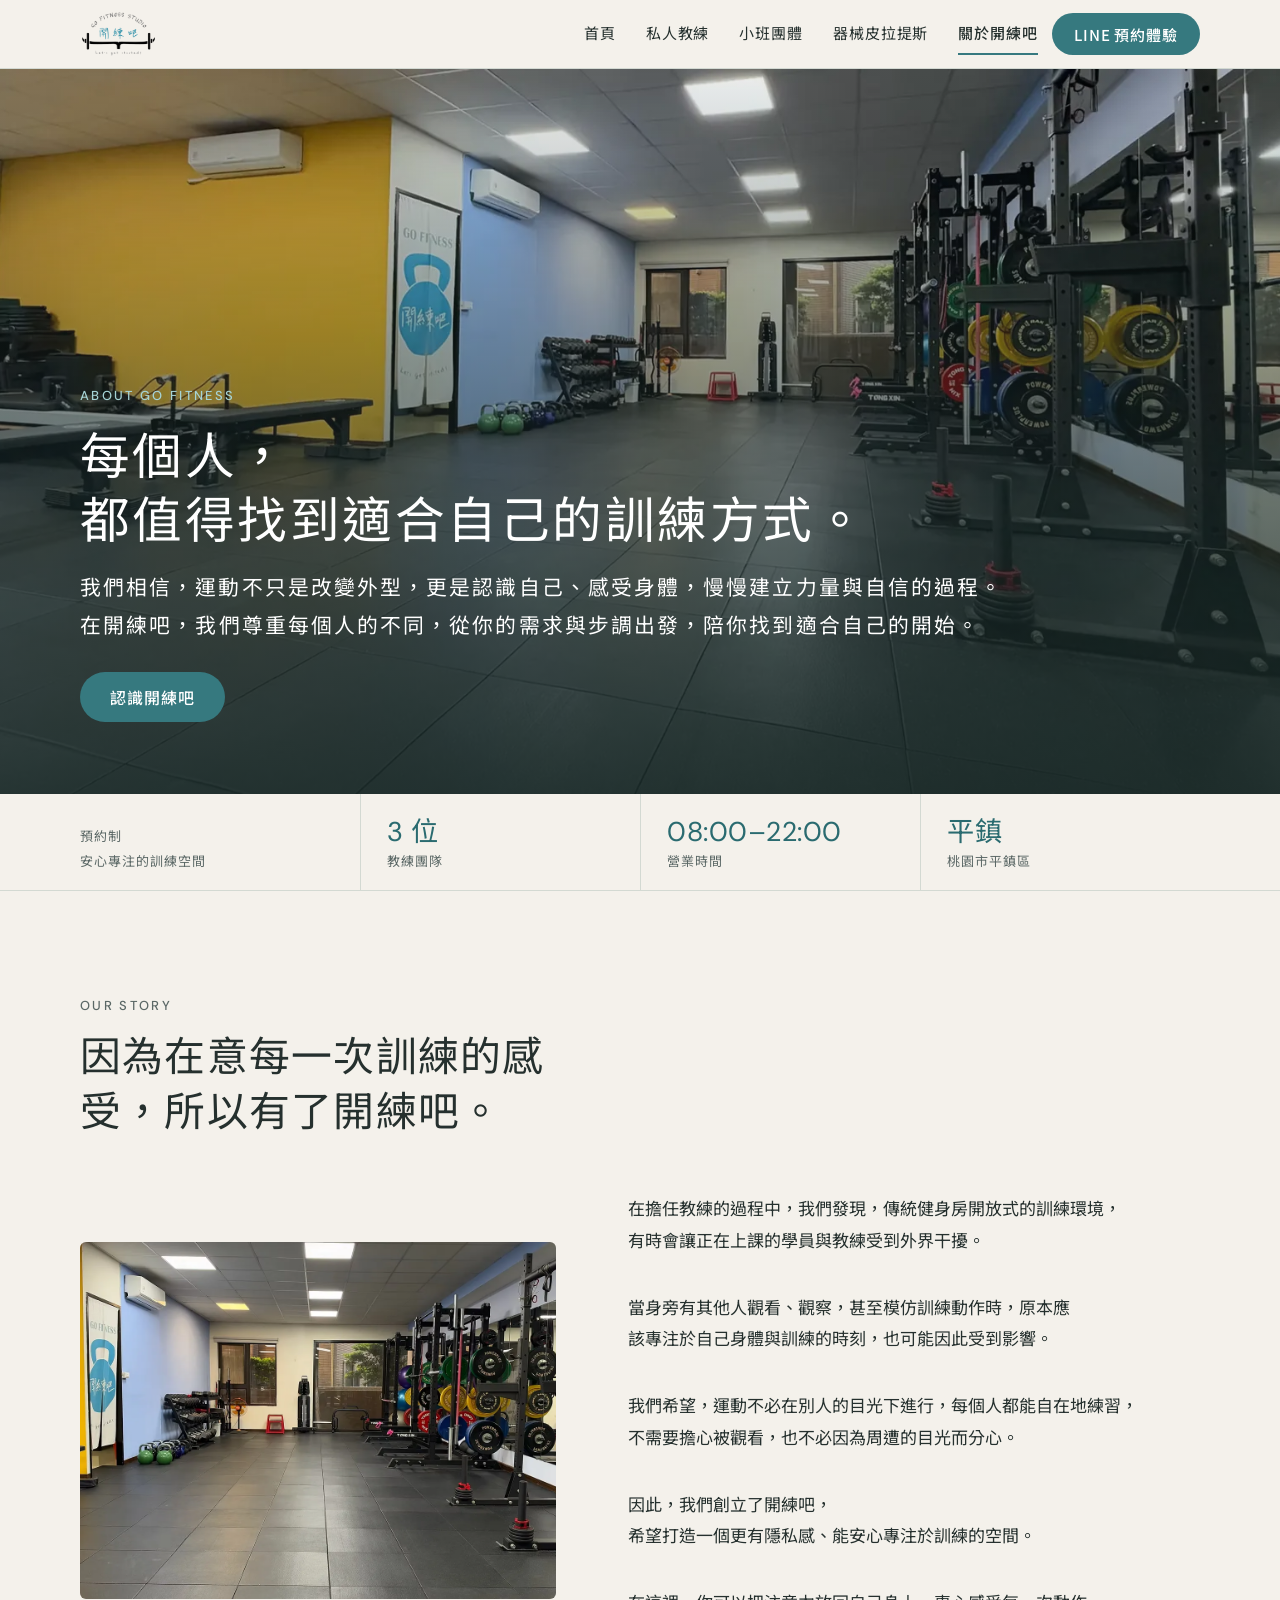
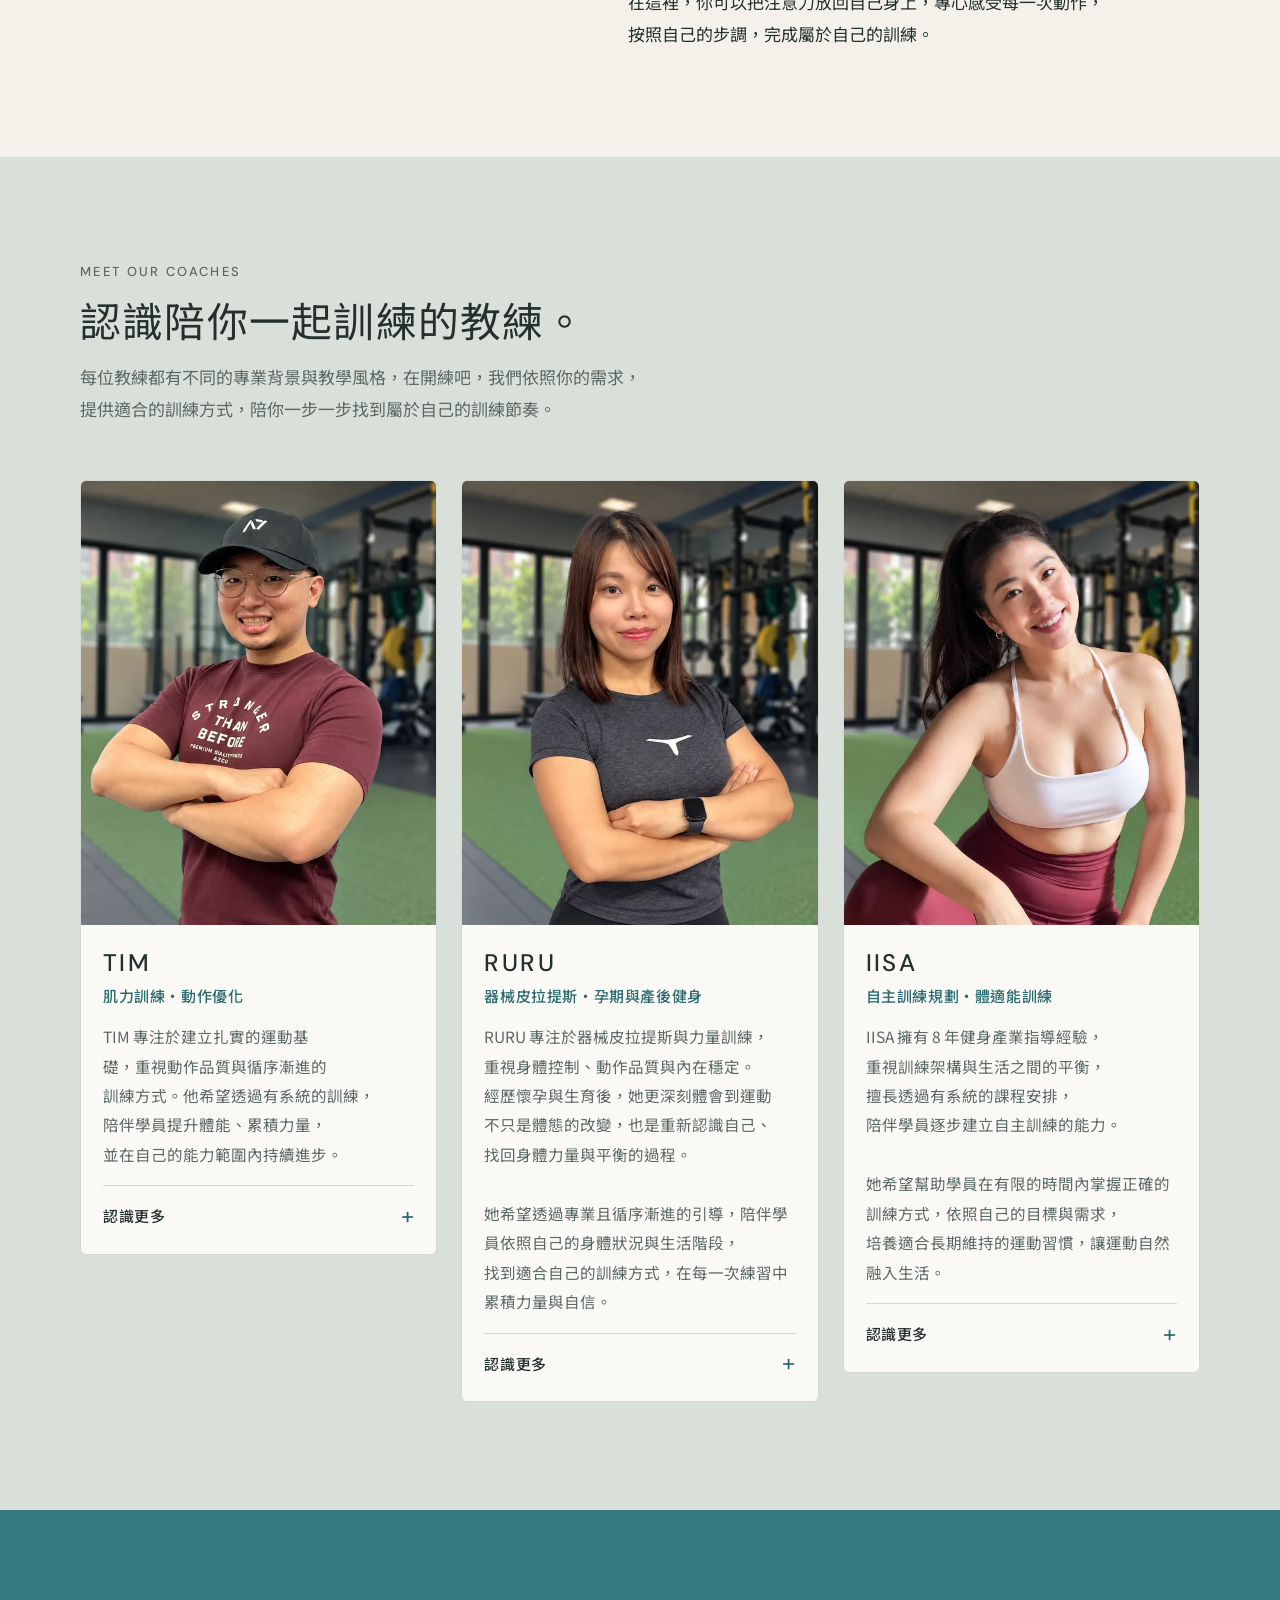
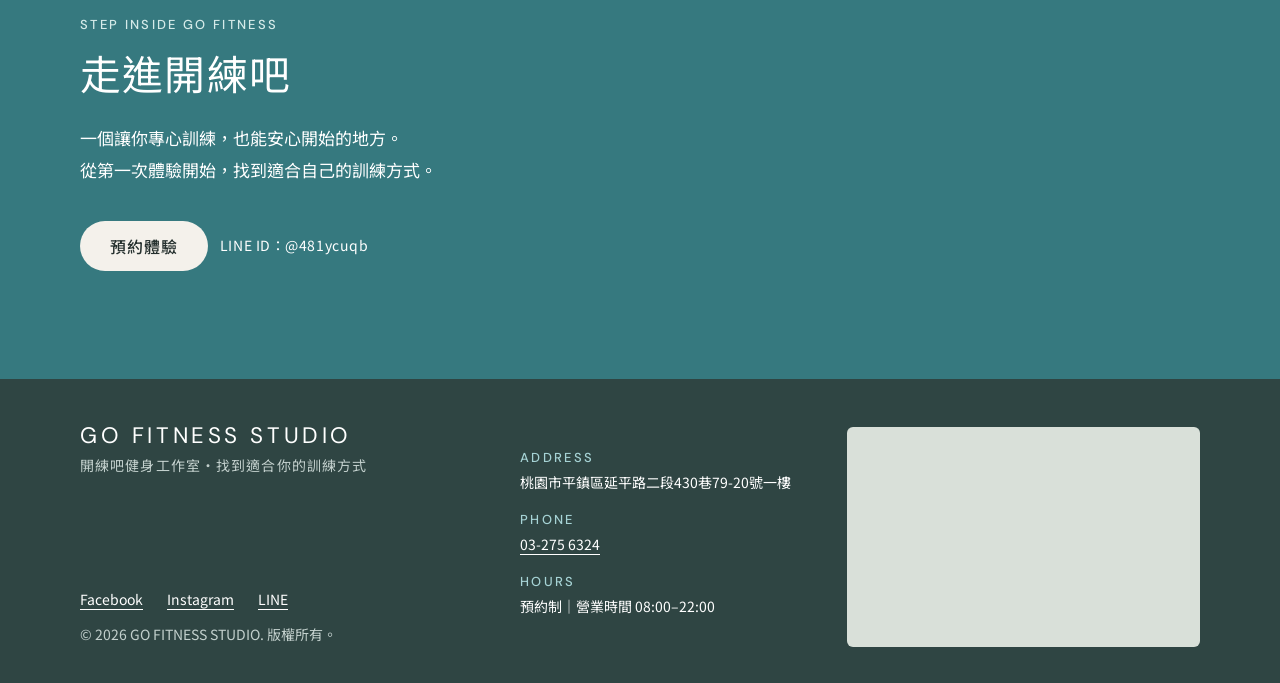
==== commit 6ce12e2d: "Add files via upload" ====
--- a/about.html
+++ b/about.html
@@ -72,9 +72,9 @@
   <section class="hero" aria-labelledby="hero-title">
     <img class="hero-img" src="images/ab-hero.webp" width="1800" height="849" fetchpriority="high" alt="開練吧的訓練空間：寬敞的訓練區、深蹲架與槓片" style="object-position:35% 50%">
     <div class="wrap hero-in">
-      <p class="label">About Go Fitness</p>
-      <h1 id="hero-title" class="long">每個人，<br>都值得找到適合自己的訓練方式。</h1>
-      <p class="hero-sub">我們相信，運動不只是改變外型，更是認識自己、感受身體，慢慢建立力量與自信的過程。在<span class="nb">開練吧</span>，我們尊重每個人的不同，從你的需求與步調出發，陪你找到適合自己的開始。</p>
+      <p class="label"><span class="cl">About Go Fitness</span></p>
+      <h1 id="hero-title" class="long">每個人，<br>都值得找到適合自己的<span class="nb">訓練方式</span>。</h1>
+      <p class="hero-sub"><span class="cl">我們相信，</span><span class="cl">運動不只是改變外型，</span><span class="cl">更是認識自己、</span><span class="cl">感受身體，</span><span class="cl">慢慢建立力量與自信的過程。</span><span class="cl">在<span class="nb">開練吧</span>，</span><span class="cl">我們尊重每個人的不同，</span><span class="cl">從你的需求與步調出發，</span><span class="cl">陪你找到適合自己的開始。</span></p>
       <div class="hero-actions">
         <a class="btn btn-teal" href="#story">認識<span class="nb">開練吧</span></a>
       </div>
@@ -93,17 +93,17 @@
   <section class="band" id="story" aria-labelledby="story-title">
     <div class="wrap">
       <div class="sec-head" style="max-width:40rem">
-        <p class="label">Our Story</p>
+        <p class="label"><span class="cl">Our Story</span></p>
         <h2 id="story-title">因為在意每一次訓練的感受，所以有了<span class="nb">開練吧</span>。</h2>
       </div>
       <div class="split">
         <img class="split-img wide" src="images/ab-story.webp" width="1474" height="860" loading="lazy" decoding="async" alt="開練吧的訓練空間，牆面掛著開練吧的門簾，右側是深蹲架與槓片">
         <div class="copy story-copy">
-          <p>在擔任教練的過程中，我們發現，傳統健身房開放式的訓練環境，有時會讓正在上課的學員與教練受到外界干擾。</p>
-          <p>當身旁有其他人觀看、觀察，甚至模仿訓練動作時，原本應該專注於自己身體與訓練的時刻，也可能因此受到影響。</p>
-          <p>我們希望，運動不必在別人的目光下進行，每個人都能自在地練習，不需要擔心被觀看，也不必因為周遭的目光而分心。</p>
-          <p>因此，我們創立了<span class="nb">開練吧</span>，希望打造一個更有隱私感、能安心專注於訓練的空間。</p>
-          <p>在這裡，你可以把注意力放回自己身上，專心感受每一次動作，按照自己的步調，完成屬於自己的訓練。</p>
+          <p><span class="cl">在擔任教練的過程中，</span><span class="cl">我們發現，</span><span class="cl">傳統健身房開放式的訓練環境，</span>有時會讓正在上課的學員與教練受到外界干擾。</p>
+          <p><span class="cl">當身旁有其他人觀看、</span><span class="cl">觀察，</span><span class="cl">甚至模仿訓練動作時，</span>原本應該專注於自己身體與訓練的時刻，<span class="cl">也可能因此受到影響。</span></p>
+          <p><span class="cl">我們希望，</span><span class="cl">運動不必在別人的目光下進行，</span><span class="cl">每個人都能自在地練習，</span><span class="cl">不需要擔心被觀看，</span><span class="cl">也不必因為周遭的目光而分心。</span></p>
+          <p><span class="cl">因此，</span><span class="cl">我們創立了<span class="nb">開練吧</span>，</span><span class="cl">希望打造一個更有隱私感、</span><span class="cl">能安心專注於訓練的空間。</span></p>
+          <p><span class="cl">在這裡，</span><span class="cl">你可以把注意力放回自己身上，</span><span class="cl">專心感受每一次動作，</span><span class="cl">按照自己的步調，</span><span class="cl">完成屬於自己的訓練。</span></p>
         </div>
       </div>
     </div>
@@ -112,37 +112,37 @@
   <section class="band tint" id="coaches" aria-labelledby="coaches-title">
     <div class="wrap">
       <div class="sec-head">
-        <p class="label">Meet Our Coaches</p>
+        <p class="label"><span class="cl">Meet Our Coaches</span></p>
         <h2 id="coaches-title">認識陪你一起訓練的教練。</h2>
-        <p>每位教練都有不同的專業背景與教學風格，在<span class="nb">開練吧</span>，我們依照你的需求，提供適合的訓練方式，陪你一步一步找到屬於自己的訓練節奏。</p>
+        <p>每位教練都有不同的專業背景與教學風格，<span class="cl">在<span class="nb">開練吧</span>，</span><span class="cl">我們依照你的需求，</span><span class="cl">提供適合的<span class="nb">訓練方式</span>，</span>陪你一步一步找到屬於自己的訓練節奏。</p>
       </div>
       <div class="coaches-grid">
         <article class="member">
           <img src="images/coach-tim.webp" width="720" height="720" loading="lazy" decoding="async" alt="TIM 教練，戴著黑色帽子、雙手交叉微笑" style="object-position:50% 30%">
           <div class="member-body">
             <h3>TIM</h3>
-            <p class="role"><span class="nb">肌力訓練</span>・動作優化</p>
-            <p class="bio">TIM 專注於建立扎實的運動基礎，重視動作品質與循序漸進的訓練方式。他希望透過有系統的訓練，陪伴學員提升體能、累積力量，並在自己的能力範圍內持續進步。</p>
+            <p class="role"><span class="cl"><span class="nb">肌力訓練</span>・動作優化</span></p>
+            <p class="bio">TIM 專注於建立扎實的運動基礎，重視動作品質與循序漸進的<span class="nb">訓練方式</span>。<span class="cl">他希望透過有系統的訓練，</span><span class="cl">陪伴學員提升體能、</span><span class="cl">累積力量，</span><span class="cl">並在自己的能力範圍內持續進步。</span></p>
             <details>
               <summary><span class="q">認識更多</span></summary>
               <h4>專業證照與經歷</h4>
               <ul>
-                <li>美國體適能協會 AFAA-WT</li>
-                <li>怪獸訓練肌力與體能 C 級</li>
-                <li>怪獸訓練教練研究所</li>
-                <li>UK Boxercise Boxing instructor 拳擊指導教練認證</li>
-                <li>孕力研究所：孕婦運動指導研習</li>
-                <li>TRX 懸吊訓練指導研習</li>
-                <li>國立體育大學運動保健學系</li>
+                <li><span class="cl">美國體適能協會 AFAA-WT</span></li>
+                <li><span class="cl">怪獸訓練肌力與體能 C 級</span></li>
+                <li><span class="cl">怪獸訓練教練研究所</span></li>
+                <li>UK Boxercise Boxing instructor <span class="nb">拳擊指導教練認證</span></li>
+                <li><span class="cl">孕力研究所：</span><span class="cl">孕婦運動指導研習</span></li>
+                <li><span class="cl">TRX 懸吊訓練指導研習</span></li>
+                <li><span class="cl">國立體育大學運動保健學系</span></li>
               </ul>
               <h4>專業領域</h4>
               <ul>
-                <li>動作矯正及優化</li>
-                <li>增肌減脂</li>
-                <li>運動按摩</li>
-                <li>拳擊有氧</li>
-                <li>功能性訓練</li>
-                <li>銀髮族訓練</li>
+                <li><span class="cl">動作矯正及優化</span></li>
+                <li><span class="cl">增肌減脂</span></li>
+                <li><span class="cl">運動按摩</span></li>
+                <li><span class="cl">拳擊有氧</span></li>
+                <li><span class="cl">功能性訓練</span></li>
+                <li><span class="cl">銀髮族訓練</span></li>
               </ul>
             </details>
           </div>
@@ -151,26 +151,26 @@
           <img src="images/coach-ruru.webp" width="720" height="720" loading="lazy" decoding="async" alt="RURU 教練，穿著灰色運動上衣、雙手交叉" style="object-position:50% 30%">
           <div class="member-body">
             <h3>RURU</h3>
-            <p class="role"><span class="nb">器械皮拉提斯</span>・孕期與產後健身</p>
-            <p class="bio">RURU 專注於<span class="nb">器械皮拉提斯</span>與力量訓練，重視身體控制、動作品質與內在穩定。經歷懷孕與生育後，她更深刻體會到運動不只是體態的改變，也是重新認識自己、找回身體力量與平衡的過程。<br><br>她希望透過專業且循序漸進的引導，陪伴學員依照自己的身體狀況與生活階段，找到適合自己的訓練方式，在每一次練習中累積力量<span class="nb">與自信。</span></p>
+            <p class="role"><span class="cl"><span class="nb">器械皮拉提斯</span>・<span class="nb">孕期與產後健身</span></span></p>
+            <p class="bio">RURU 專注於<span class="nb">器械皮拉提斯</span>與力量訓練，<span class="cl">重視身體控制、</span><span class="cl">動作品質與內在穩定。</span><span class="cl">經歷懷孕與生育後，</span>她更深刻體會到運動不只是體態的改變，<span class="cl">也是重新認識自己、</span><span class="cl">找回身體力量與平衡的過程。</span><br><br>她希望透過專業且循序漸進的引導，陪伴學員依照自己的身體狀況與生活階段，<span class="cl">找到適合自己的<span class="nb">訓練方式</span>，</span>在每一次練習中累積<span class="nb">力量與自信。</span></p>
             <details>
               <summary><span class="q">認識更多</span></summary>
               <h4>專業證照與經歷</h4>
               <ul>
                 <li>Balanced Body® Reformer I–III</li>
                 <li>Balanced Body® Mat Pilates I–III</li>
-                <li>怪獸訓練肌力與體能 C 級</li>
-                <li>孕力研究所：孕婦運動指導研習</li>
-                <li>FGT 功能性臀肌研習</li>
+                <li><span class="cl">怪獸訓練肌力與體能 C 級</span></li>
+                <li><span class="cl">孕力研究所：</span><span class="cl">孕婦運動指導研習</span></li>
+                <li><span class="cl">FGT 功能性臀肌研習</span></li>
               </ul>
               <h4>專業領域</h4>
               <ul>
-                <li>身心整合與平衡</li>
-                <li><span class="nb">器械皮拉提斯</span></li>
-                <li>女性功能性訓練</li>
-                <li>體態調整</li>
-                <li>銀髮族訓練</li>
-                <li>孕期與產後核心訓練</li>
+                <li><span class="cl">身心整合與平衡</span></li>
+                <li><span class="cl"><span class="nb">器械皮拉提斯</span></span></li>
+                <li><span class="cl">女性功能性訓練</span></li>
+                <li><span class="cl">體態調整</span></li>
+                <li><span class="cl">銀髮族訓練</span></li>
+                <li><span class="cl"><span class="nb">孕期與產後</span>核心訓練</span></li>
               </ul>
             </details>
           </div>
@@ -179,24 +179,24 @@
           <img src="images/coach-iisa.webp" width="720" height="720" loading="lazy" decoding="async" alt="IISA 教練，綁著馬尾、側頭微笑" style="object-position:50% 25%">
           <div class="member-body">
             <h3>IISA</h3>
-            <p class="role">自主訓練規劃・體適能訓練</p>
-            <p class="bio">IISA 擁有 8 年健身產業指導經驗，重視訓練架構與生活之間的平衡，擅長透過有系統的課程安排，陪伴學員逐步建立自主訓練的能力。<br><br>她希望幫助學員在有限的時間內掌握正確的訓練方式，依照自己的目標與需求，培養適合長期維持的運動習慣，讓運動自然<span class="nb">融入生活。</span></p>
+            <p class="role"><span class="cl">自主訓練規劃・體適能訓練</span></p>
+            <p class="bio">IISA 擁有 8 年健身產業指導經驗，<span class="cl">重視訓練架構與生活之間的平衡，</span><span class="cl">擅長透過有系統的課程安排，</span><span class="cl">陪伴學員逐步建立自主訓練的能力。</span><br><br>她希望幫助學員在有限的時間內掌握正確的<span class="nb">訓練方式</span>，<span class="cl">依照自己的目標與需求，</span><span class="cl">培養適合長期維持的運動習慣，</span>讓運動自然<span class="nb">融入生活。</span></p>
             <details>
               <summary><span class="q">認識更多</span></summary>
               <h4>專業證照與經歷</h4>
               <ul>
                 <li>ACE-CPT 美國運動委員會健身指導員</li>
-                <li>中華民國健身 C 級指導員</li>
-                <li>烏烏醫師孕力－運產健身指導研習</li>
-                <li>NGH 美國催眠師協會認證催眠師</li>
-                <li>重訓小本奔健身影音創作</li>
+                <li><span class="cl">中華民國健身 C 級指導員</span></li>
+                <li><span class="cl">烏烏醫師孕力－運產健身指導研習</span></li>
+                <li><span class="cl">NGH 美國催眠師協會認證催眠師</span></li>
+                <li><span class="cl">重訓小本奔健身影音創作</span></li>
               </ul>
               <h4>專業領域</h4>
               <ul>
-                <li>體適能訓練</li>
-                <li>孕期及產後健身</li>
-                <li>TRX 懸吊訓練</li>
-                <li>徒手健身指導</li>
+                <li><span class="cl">體適能訓練</span></li>
+                <li><span class="cl">孕期及產後健身</span></li>
+                <li><span class="cl">TRX 懸吊訓練</span></li>
+                <li><span class="cl">徒手健身指導</span></li>
               </ul>
             </details>
           </div>
@@ -213,7 +213,7 @@
           <h2 id="cta-title">走進<span class="nb">開練吧</span></h2>
         </div>
         <div class="copy">
-          <p>一個讓你專心訓練，也能安心開始的地方。從第一次體驗開始，找到適合自己的訓練方式。</p>
+          <p><span class="cl">一個讓你專心訓練，</span><span class="cl">也能安心開始的地方。</span><span class="cl">從第一次體驗開始，</span><span class="cl">找到適合自己的<span class="nb">訓練方式</span>。</span></p>
         </div>
         <div class="cta-actions">
           <a class="btn btn-cream" href="https://lin.ee/pQq4I0h">預約體驗</a>
@@ -228,7 +228,7 @@
 <footer class="site-footer">
   <div class="wrap foot">
     <div class="foot-brand">
-      <p class="foot-name">GO FITNESS STUDIO<small><span class="nb">開練吧</span><span class="nb">健身工作室</span>・找到適合你的訓練方式</small></p>
+      <p class="foot-name">GO FITNESS STUDIO<small><span class="nb">開練吧</span><span class="nb">健身工作室</span>・找到適合你的<span class="nb">訓練方式</span></small></p>
     </div>
     <div class="info foot-card">
       <dl>
--- a/css/style.css
+++ b/css/style.css
@@ -148,7 +148,7 @@
 /* about */
 .about{display:grid;gap:36px;align-items:center}
 .about-img{border-radius:6px;width:100%;aspect-ratio:1/1;object-fit:cover}
-.coaches{display:grid;margin-top:8px}
+.coaches{display:grid;margin-top:28px}
 .coaches li{display:grid;grid-template-columns:5.5rem minmax(0,1fr);align-items:baseline;gap:12px;padding-block:14px;border-top:1px solid rgba(37,48,46,.22)}
 .coaches li:last-child{border-bottom:1px solid rgba(37,48,46,.22)}
 .coaches b{font:400 1.4rem/1 var(--font-label);letter-spacing:.12em}
@@ -159,7 +159,7 @@
 .cta-band .label{color:#d5ebe9}
 .cta{display:grid;gap:36px;align-items:center;justify-items:start}
 .cta .copy p{font-size:17px}
-.cta-actions{display:flex;flex-wrap:wrap;gap:12px;align-items:center;margin-top:8px}
+.cta-actions{display:flex;flex-wrap:wrap;gap:12px;align-items:center;margin-top:36px}
 .line-id{font-size:14px;letter-spacing:.04em}
 .info{display:grid;gap:18px;padding:clamp(24px,4vw,36px);background:var(--paper);color:var(--ink);border-radius:6px;font-size:16px;line-height:1.7}
 .info dt{font:500 13px/1 var(--font-label);letter-spacing:.18em;color:var(--teal-text);text-transform:uppercase;margin-bottom:6px}
@@ -196,8 +196,11 @@
   .foot-card{grid-area:card}
 }
 .foot-name{white-space:nowrap}
-.foot-card{margin-top:0;box-shadow:0 1px 0 rgba(255,255,255,.04)}
-.foot-card .map{margin-top:4px;height:220px}
+.foot-card{margin-top:0;padding:0;background:none;color:var(--on-dark-muted);border-radius:0;font-size:14px;line-height:1.8}
+.foot-card dt{color:var(--teal-soft)}
+.foot-card dd{color:#fff}
+.foot-card a{color:#fff;text-underline-offset:4px}
+.foot-card .map{margin-top:4px;height:220px;border-radius:6px}
 .foot-meta{display:grid;gap:10px}
 
 /* mobile dock */
@@ -233,7 +236,7 @@
 .plan .plan-ask{font-size:1.2rem;font-weight:400;line-height:1.5;margin-top:6px;letter-spacing:.04em}
 .plan p{font-size:15px;color:var(--muted);line-height:1.75}
 .plan .plan-price,.plan .plan-ask{color:var(--ink)}
-.tiers{display:grid;margin-top:8px}
+.tiers{display:grid;margin-top:28px}
 .tiers li{display:flex;justify-content:space-between;align-items:baseline;gap:10px;padding-block:11px;border-top:1px solid var(--line);font-size:15px}
 .tiers span{color:var(--muted)}
 .tiers b{font:500 1.15rem/1.2 var(--font-label);font-variant-numeric:tabular-nums;white-space:nowrap}
@@ -265,8 +268,8 @@
 .sched-cta{margin-top:26px}
 .plans.two{gap:20px}
 .plan-note{margin-top:20px;font-size:14px;color:var(--muted)}
-.moments.four{grid-template-columns:repeat(2,minmax(0,1fr))}
-.moments.four figure:first-child{grid-column:auto;aspect-ratio:3/4}
+.moments.four,.moments.six{grid-template-columns:repeat(2,minmax(0,1fr))}
+.moments.four figure:first-child,.moments.six figure:first-child{grid-column:auto;aspect-ratio:3/4}
 .team{display:grid}
 .coach{display:grid;gap:26px;padding-block:44px;border-top:1px solid rgba(37,48,46,.22);align-items:start}
 .coach:last-child{border-bottom:1px solid rgba(37,48,46,.22)}
@@ -327,6 +330,7 @@
   .moments{grid-template-columns:repeat(3,minmax(0,1fr));gap:12px}
   .moments figure:first-child,.moments figure:not(:first-child){grid-column:auto;aspect-ratio:3/4}
   .moments.four{grid-template-columns:repeat(4,minmax(0,1fr))}
+  .moments.six{grid-template-columns:repeat(3,minmax(0,1fr))}
   .basics{grid-template-columns:repeat(3,minmax(0,1fr));column-gap:36px}
   .basics li{border-bottom:0}
   .basics li:nth-child(n+4){border-bottom:1px solid rgba(37,48,46,.22)}
@@ -369,3 +373,19 @@
   html{scroll-behavior:auto}
   *{transition:none!important}
 }
+
+/* plan help block */
+.plan-help{display:grid;gap:18px;justify-items:start;margin-top:48px;padding:clamp(24px,4vw,32px);background:#fbfaf7;border:1px solid var(--line);border-left:3px solid var(--teal);border-radius:4px}
+.plan-help h3{margin-bottom:6px}
+.plan-help p{margin:0;color:var(--muted)}
+@media (min-width:760px){.plan-help{grid-template-columns:1fr auto;align-items:center;gap:32px}}
+
+/* group hero: keep people visible on phones */
+@media (max-width:759px){
+  .hero-gc .hero-img{bottom:auto;height:62%;object-position:45% 85%!important;-webkit-mask-image:linear-gradient(#000 72%,transparent);mask-image:linear-gradient(#000 72%,transparent)}
+}
+
+.quote p{text-wrap:pretty}
+
+.cl{white-space:nowrap}
+.quote .cl{white-space:normal}
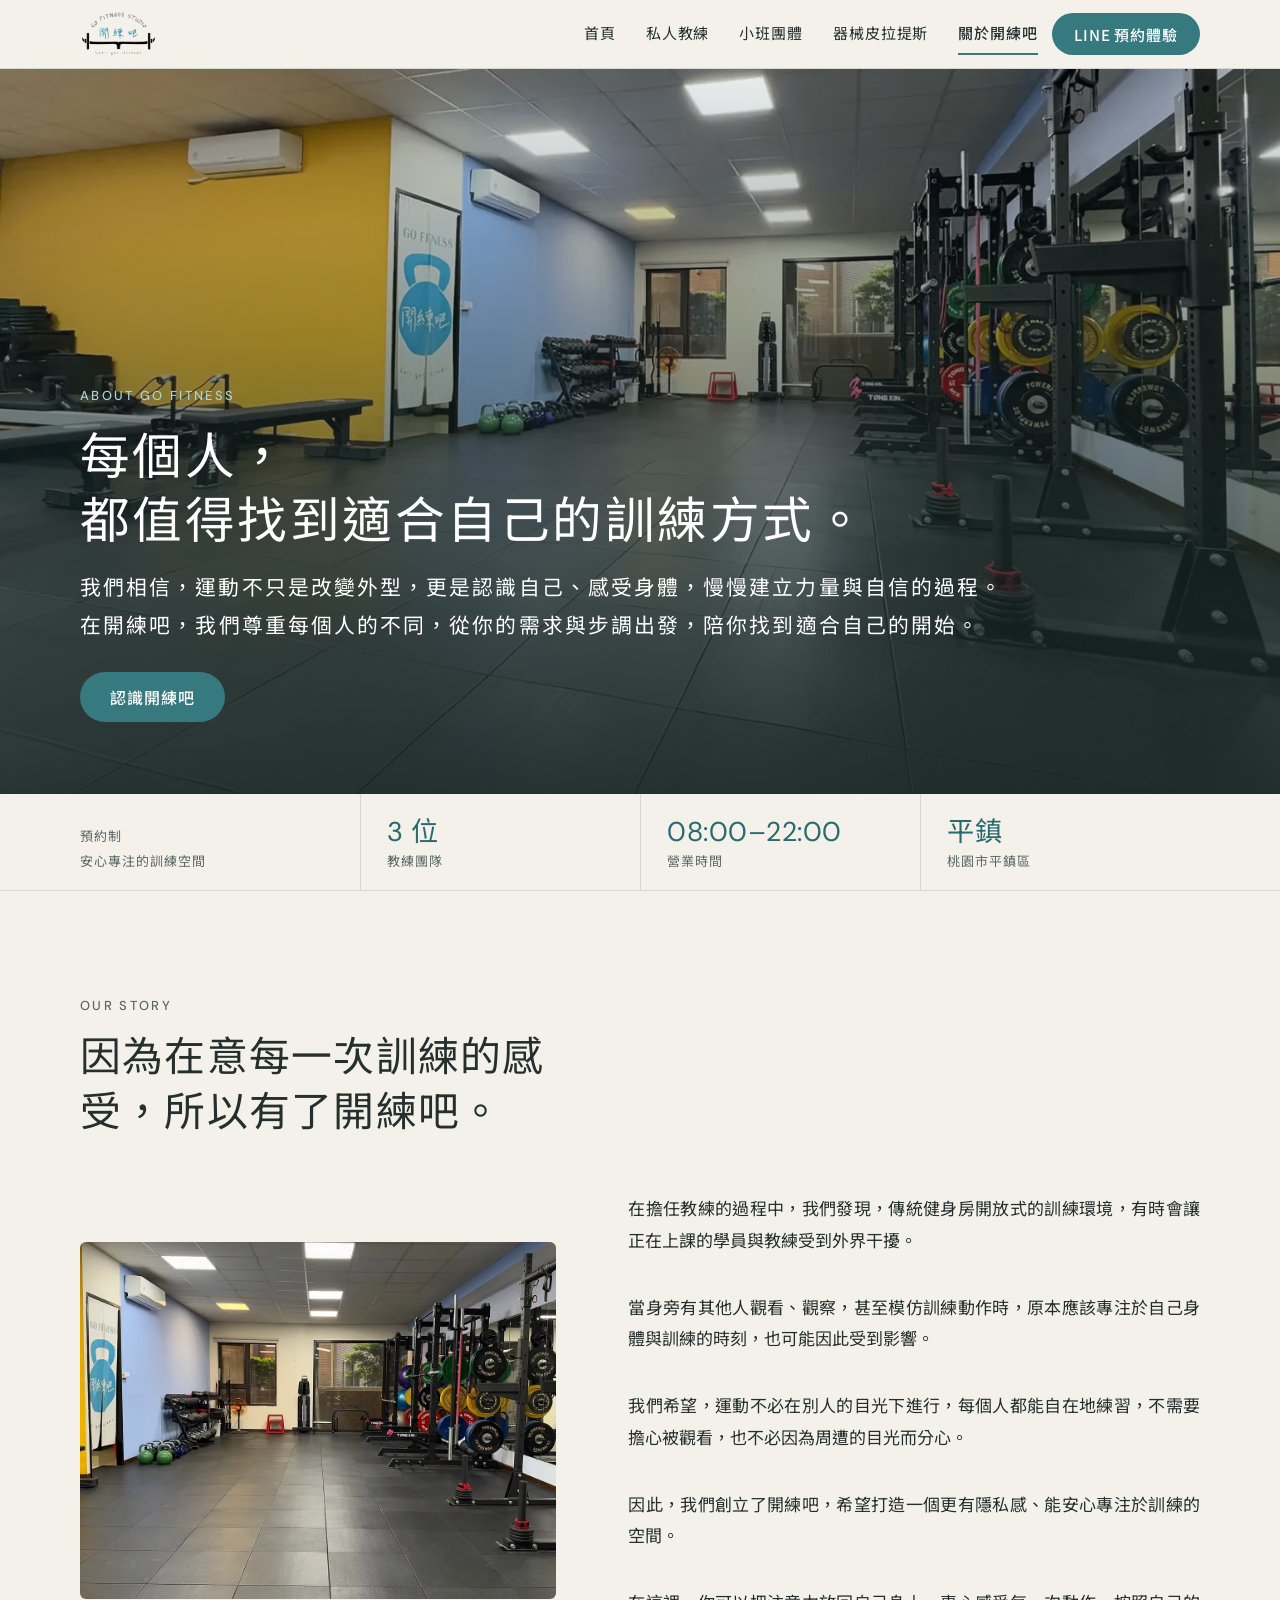
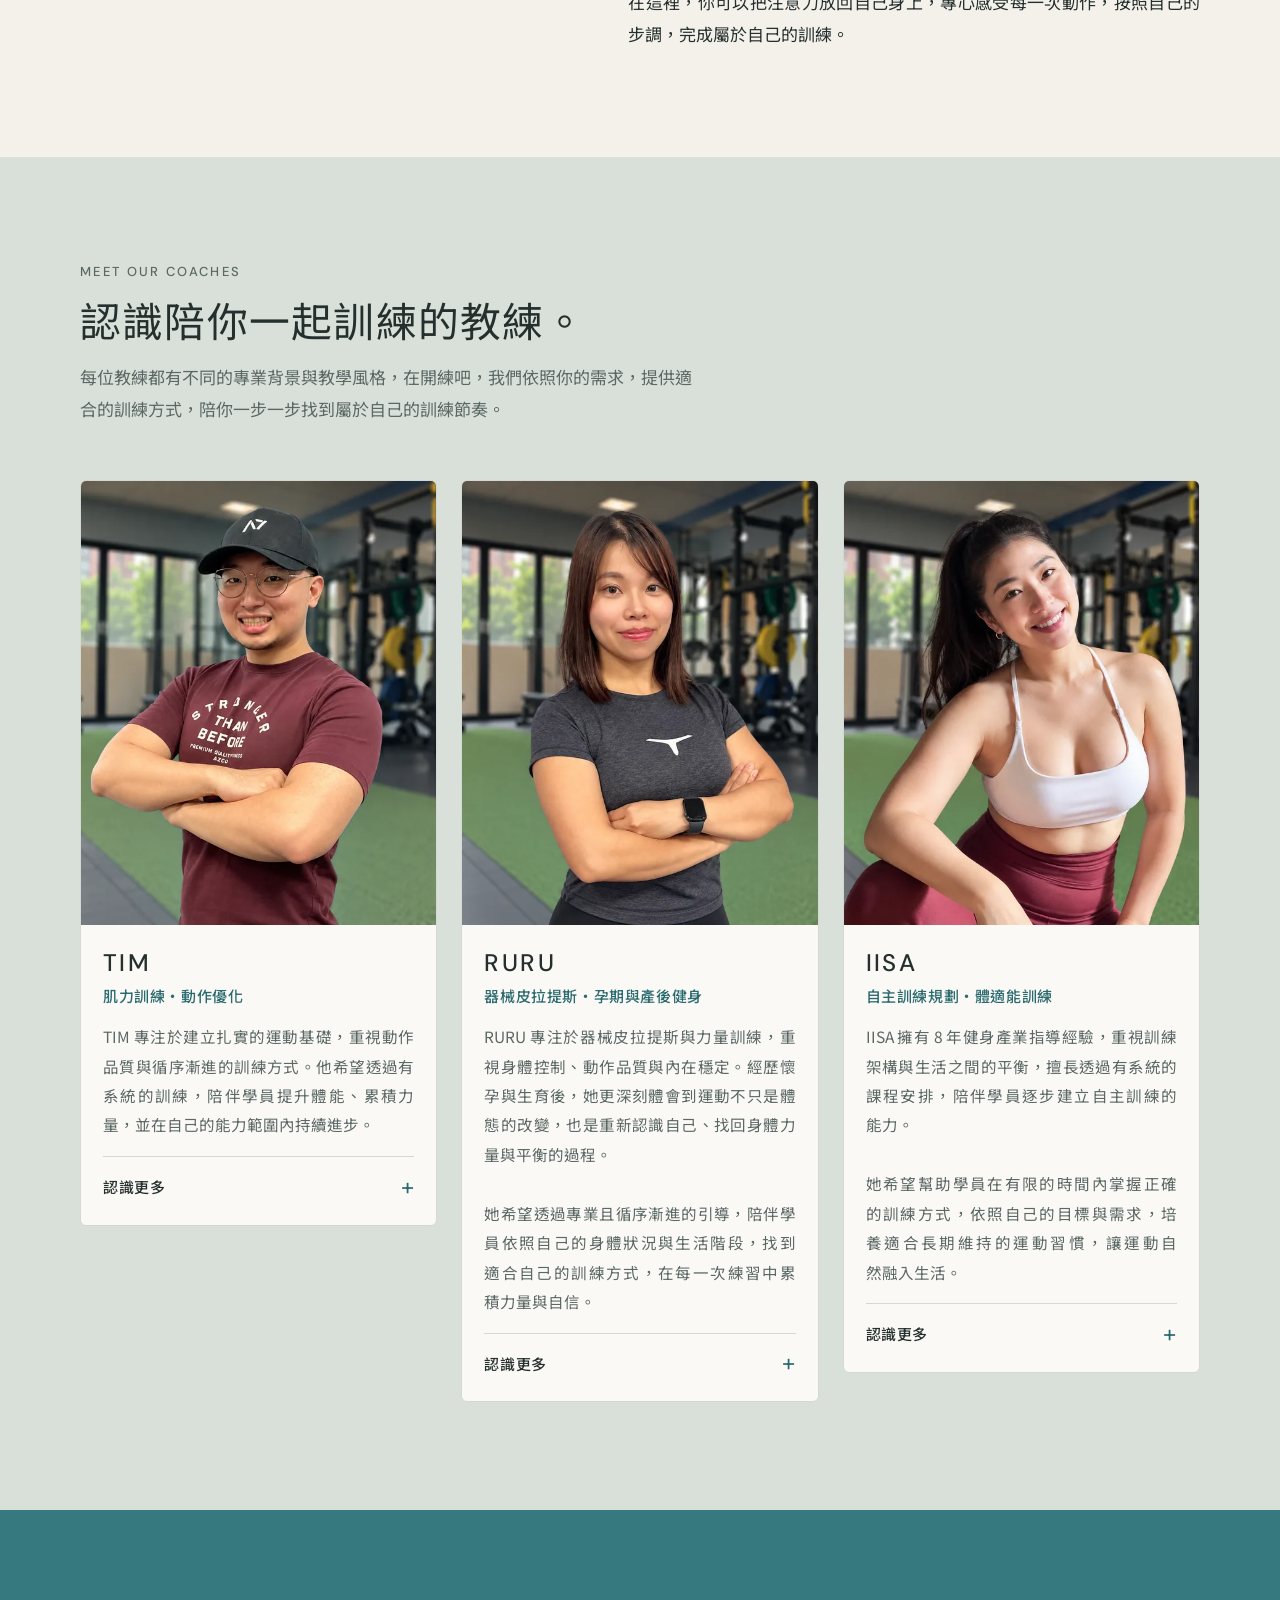
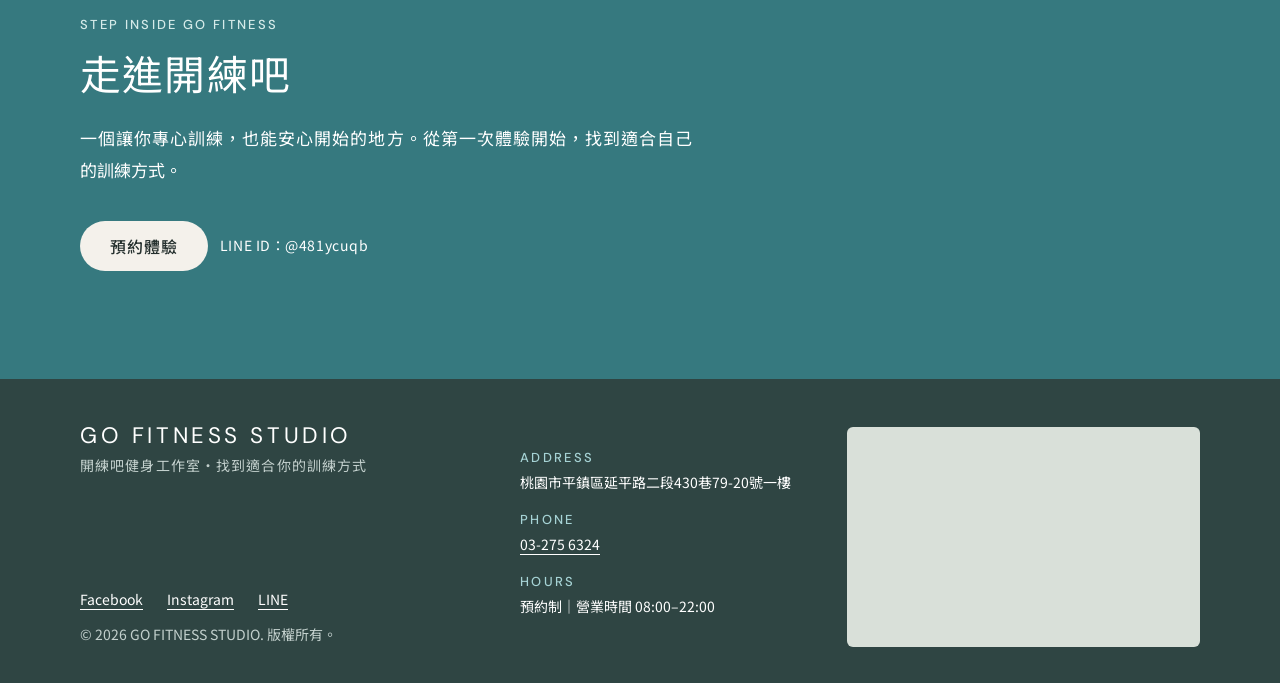
==== commit d971bd08: "Add files via upload" ====
--- a/about.html
+++ b/about.html
@@ -72,9 +72,9 @@
   <section class="hero" aria-labelledby="hero-title">
     <img class="hero-img" src="images/ab-hero.webp" width="1800" height="849" fetchpriority="high" alt="開練吧的訓練空間：寬敞的訓練區、深蹲架與槓片" style="object-position:35% 50%">
     <div class="wrap hero-in">
-      <p class="label"><span class="cl">About Go Fitness</span></p>
+      <p class="label">About Go Fitness</p>
       <h1 id="hero-title" class="long">每個人，<br>都值得找到適合自己的<span class="nb">訓練方式</span>。</h1>
-      <p class="hero-sub"><span class="cl">我們相信，</span><span class="cl">運動不只是改變外型，</span><span class="cl">更是認識自己、</span><span class="cl">感受身體，</span><span class="cl">慢慢建立力量與自信的過程。</span><span class="cl">在<span class="nb">開練吧</span>，</span><span class="cl">我們尊重每個人的不同，</span><span class="cl">從你的需求與步調出發，</span><span class="cl">陪你找到適合自己的開始。</span></p>
+      <p class="hero-sub">我們相信，運動不只是改變外型，更是認識自己、感受身體，慢慢建立力量與自信的過程。在<span class="nb">開練吧</span>，我們尊重每個人的不同，從你的需求與步調出發，陪你找到適合自己的開始。</p>
       <div class="hero-actions">
         <a class="btn btn-teal" href="#story">認識<span class="nb">開練吧</span></a>
       </div>
@@ -93,17 +93,17 @@
   <section class="band" id="story" aria-labelledby="story-title">
     <div class="wrap">
       <div class="sec-head" style="max-width:40rem">
-        <p class="label"><span class="cl">Our Story</span></p>
+        <p class="label">Our Story</p>
         <h2 id="story-title">因為在意每一次訓練的感受，所以有了<span class="nb">開練吧</span>。</h2>
       </div>
       <div class="split">
         <img class="split-img wide" src="images/ab-story.webp" width="1474" height="860" loading="lazy" decoding="async" alt="開練吧的訓練空間，牆面掛著開練吧的門簾，右側是深蹲架與槓片">
         <div class="copy story-copy">
-          <p><span class="cl">在擔任教練的過程中，</span><span class="cl">我們發現，</span><span class="cl">傳統健身房開放式的訓練環境，</span>有時會讓正在上課的學員與教練受到外界干擾。</p>
-          <p><span class="cl">當身旁有其他人觀看、</span><span class="cl">觀察，</span><span class="cl">甚至模仿訓練動作時，</span>原本應該專注於自己身體與訓練的時刻，<span class="cl">也可能因此受到影響。</span></p>
-          <p><span class="cl">我們希望，</span><span class="cl">運動不必在別人的目光下進行，</span><span class="cl">每個人都能自在地練習，</span><span class="cl">不需要擔心被觀看，</span><span class="cl">也不必因為周遭的目光而分心。</span></p>
-          <p><span class="cl">因此，</span><span class="cl">我們創立了<span class="nb">開練吧</span>，</span><span class="cl">希望打造一個更有隱私感、</span><span class="cl">能安心專注於訓練的空間。</span></p>
-          <p><span class="cl">在這裡，</span><span class="cl">你可以把注意力放回自己身上，</span><span class="cl">專心感受每一次動作，</span><span class="cl">按照自己的步調，</span><span class="cl">完成屬於自己的訓練。</span></p>
+          <p>在擔任教練的過程中，我們發現，傳統健身房開放式的訓練環境，有時會讓正在上課的學員與教練受到外界干擾。</p>
+          <p>當身旁有其他人觀看、觀察，甚至模仿訓練動作時，原本應該專注於自己身體與訓練的時刻，也可能因此受到影響。</p>
+          <p>我們希望，運動不必在別人的目光下進行，每個人都能自在地練習，不需要擔心被觀看，也不必因為周遭的目光而分心。</p>
+          <p>因此，我們創立了<span class="nb">開練吧</span>，希望打造一個更有隱私感、能安心專注於訓練的空間。</p>
+          <p>在這裡，你可以把注意力放回自己身上，專心感受每一次動作，按照自己的步調，完成屬於自己的訓練。</p>
         </div>
       </div>
     </div>
@@ -112,37 +112,37 @@
   <section class="band tint" id="coaches" aria-labelledby="coaches-title">
     <div class="wrap">
       <div class="sec-head">
-        <p class="label"><span class="cl">Meet Our Coaches</span></p>
+        <p class="label">Meet Our Coaches</p>
         <h2 id="coaches-title">認識陪你一起訓練的教練。</h2>
-        <p>每位教練都有不同的專業背景與教學風格，<span class="cl">在<span class="nb">開練吧</span>，</span><span class="cl">我們依照你的需求，</span><span class="cl">提供適合的<span class="nb">訓練方式</span>，</span>陪你一步一步找到屬於自己的訓練節奏。</p>
+        <p>每位教練都有不同的專業背景與教學風格，在<span class="nb">開練吧</span>，我們依照你的需求，提供適合的<span class="nb">訓練方式</span>，陪你一步一步找到屬於自己的訓練節奏。</p>
       </div>
       <div class="coaches-grid">
         <article class="member">
           <img src="images/coach-tim.webp" width="720" height="720" loading="lazy" decoding="async" alt="TIM 教練，戴著黑色帽子、雙手交叉微笑" style="object-position:50% 30%">
           <div class="member-body">
             <h3>TIM</h3>
-            <p class="role"><span class="cl"><span class="nb">肌力訓練</span>・動作優化</span></p>
-            <p class="bio">TIM 專注於建立扎實的運動基礎，重視動作品質與循序漸進的<span class="nb">訓練方式</span>。<span class="cl">他希望透過有系統的訓練，</span><span class="cl">陪伴學員提升體能、</span><span class="cl">累積力量，</span><span class="cl">並在自己的能力範圍內持續進步。</span></p>
+            <p class="role"><span class="nb">肌力訓練</span>・動作優化</p>
+            <p class="bio">TIM 專注於建立扎實的運動基礎，重視動作品質與循序漸進的<span class="nb">訓練方式</span>。他希望透過有系統的訓練，陪伴學員提升體能、累積力量，並在自己的能力範圍內持續進步。</p>
             <details>
               <summary><span class="q">認識更多</span></summary>
               <h4>專業證照與經歷</h4>
               <ul>
-                <li><span class="cl">美國體適能協會 AFAA-WT</span></li>
-                <li><span class="cl">怪獸訓練肌力與體能 C 級</span></li>
-                <li><span class="cl">怪獸訓練教練研究所</span></li>
+                <li>美國體適能協會 AFAA-WT</li>
+                <li>怪獸訓練肌力與體能 C 級</li>
+                <li>怪獸訓練教練研究所</li>
                 <li>UK Boxercise Boxing instructor <span class="nb">拳擊指導教練認證</span></li>
-                <li><span class="cl">孕力研究所：</span><span class="cl">孕婦運動指導研習</span></li>
-                <li><span class="cl">TRX 懸吊訓練指導研習</span></li>
-                <li><span class="cl">國立體育大學運動保健學系</span></li>
+                <li>孕力研究所：孕婦運動指導研習</li>
+                <li>TRX 懸吊訓練指導研習</li>
+                <li>國立體育大學運動保健學系</li>
               </ul>
               <h4>專業領域</h4>
               <ul>
-                <li><span class="cl">動作矯正及優化</span></li>
-                <li><span class="cl">增肌減脂</span></li>
-                <li><span class="cl">運動按摩</span></li>
-                <li><span class="cl">拳擊有氧</span></li>
-                <li><span class="cl">功能性訓練</span></li>
-                <li><span class="cl">銀髮族訓練</span></li>
+                <li>動作矯正及優化</li>
+                <li>增肌減脂</li>
+                <li>運動按摩</li>
+                <li>拳擊有氧</li>
+                <li>功能性訓練</li>
+                <li>銀髮族訓練</li>
               </ul>
             </details>
           </div>
@@ -151,26 +151,26 @@
           <img src="images/coach-ruru.webp" width="720" height="720" loading="lazy" decoding="async" alt="RURU 教練，穿著灰色運動上衣、雙手交叉" style="object-position:50% 30%">
           <div class="member-body">
             <h3>RURU</h3>
-            <p class="role"><span class="cl"><span class="nb">器械皮拉提斯</span>・<span class="nb">孕期與產後健身</span></span></p>
-            <p class="bio">RURU 專注於<span class="nb">器械皮拉提斯</span>與力量訓練，<span class="cl">重視身體控制、</span><span class="cl">動作品質與內在穩定。</span><span class="cl">經歷懷孕與生育後，</span>她更深刻體會到運動不只是體態的改變，<span class="cl">也是重新認識自己、</span><span class="cl">找回身體力量與平衡的過程。</span><br><br>她希望透過專業且循序漸進的引導，陪伴學員依照自己的身體狀況與生活階段，<span class="cl">找到適合自己的<span class="nb">訓練方式</span>，</span>在每一次練習中累積<span class="nb">力量與自信。</span></p>
+            <p class="role"><span class="nb">器械皮拉提斯</span>・<span class="nb">孕期與產後健身</span></p>
+            <p class="bio">RURU 專注於<span class="nb">器械皮拉提斯</span>與力量訓練，重視身體控制、動作品質與內在穩定。經歷懷孕與生育後，她更深刻體會到運動不只是體態的改變，也是重新認識自己、找回身體力量與平衡的過程。<br><br>她希望透過專業且循序漸進的引導，陪伴學員依照自己的身體狀況與生活階段，找到適合自己的<span class="nb">訓練方式</span>，在每一次練習中累積<span class="nb">力量與自信。</span></p>
             <details>
               <summary><span class="q">認識更多</span></summary>
               <h4>專業證照與經歷</h4>
               <ul>
                 <li>Balanced Body® Reformer I–III</li>
                 <li>Balanced Body® Mat Pilates I–III</li>
-                <li><span class="cl">怪獸訓練肌力與體能 C 級</span></li>
-                <li><span class="cl">孕力研究所：</span><span class="cl">孕婦運動指導研習</span></li>
-                <li><span class="cl">FGT 功能性臀肌研習</span></li>
+                <li>怪獸訓練肌力與體能 C 級</li>
+                <li>孕力研究所：孕婦運動指導研習</li>
+                <li>FGT 功能性臀肌研習</li>
               </ul>
               <h4>專業領域</h4>
               <ul>
-                <li><span class="cl">身心整合與平衡</span></li>
-                <li><span class="cl"><span class="nb">器械皮拉提斯</span></span></li>
-                <li><span class="cl">女性功能性訓練</span></li>
-                <li><span class="cl">體態調整</span></li>
-                <li><span class="cl">銀髮族訓練</span></li>
-                <li><span class="cl"><span class="nb">孕期與產後</span>核心訓練</span></li>
+                <li>身心整合與平衡</li>
+                <li><span class="nb">器械皮拉提斯</span></li>
+                <li>女性功能性訓練</li>
+                <li>體態調整</li>
+                <li>銀髮族訓練</li>
+                <li><span class="nb">孕期與產後</span>核心訓練</li>
               </ul>
             </details>
           </div>
@@ -179,24 +179,24 @@
           <img src="images/coach-iisa.webp" width="720" height="720" loading="lazy" decoding="async" alt="IISA 教練，綁著馬尾、側頭微笑" style="object-position:50% 25%">
           <div class="member-body">
             <h3>IISA</h3>
-            <p class="role"><span class="cl">自主訓練規劃・體適能訓練</span></p>
-            <p class="bio">IISA 擁有 8 年健身產業指導經驗，<span class="cl">重視訓練架構與生活之間的平衡，</span><span class="cl">擅長透過有系統的課程安排，</span><span class="cl">陪伴學員逐步建立自主訓練的能力。</span><br><br>她希望幫助學員在有限的時間內掌握正確的<span class="nb">訓練方式</span>，<span class="cl">依照自己的目標與需求，</span><span class="cl">培養適合長期維持的運動習慣，</span>讓運動自然<span class="nb">融入生活。</span></p>
+            <p class="role">自主訓練規劃・體適能訓練</p>
+            <p class="bio">IISA 擁有 8 年健身產業指導經驗，重視訓練架構與生活之間的平衡，擅長透過有系統的課程安排，陪伴學員逐步建立自主訓練的能力。<br><br>她希望幫助學員在有限的時間內掌握正確的<span class="nb">訓練方式</span>，依照自己的目標與需求，培養適合長期維持的運動習慣，讓運動自然<span class="nb">融入生活。</span></p>
             <details>
               <summary><span class="q">認識更多</span></summary>
               <h4>專業證照與經歷</h4>
               <ul>
                 <li>ACE-CPT 美國運動委員會健身指導員</li>
-                <li><span class="cl">中華民國健身 C 級指導員</span></li>
-                <li><span class="cl">烏烏醫師孕力－運產健身指導研習</span></li>
-                <li><span class="cl">NGH 美國催眠師協會認證催眠師</span></li>
-                <li><span class="cl">重訓小本奔健身影音創作</span></li>
+                <li>中華民國健身 C 級指導員</li>
+                <li>烏烏醫師孕力－運產健身指導研習</li>
+                <li>NGH 美國催眠師協會認證催眠師</li>
+                <li>重訓小本奔健身影音創作</li>
               </ul>
               <h4>專業領域</h4>
               <ul>
-                <li><span class="cl">體適能訓練</span></li>
-                <li><span class="cl">孕期及產後健身</span></li>
-                <li><span class="cl">TRX 懸吊訓練</span></li>
-                <li><span class="cl">徒手健身指導</span></li>
+                <li>體適能訓練</li>
+                <li>孕期及產後健身</li>
+                <li>TRX 懸吊訓練</li>
+                <li>徒手健身指導</li>
               </ul>
             </details>
           </div>
@@ -213,7 +213,7 @@
           <h2 id="cta-title">走進<span class="nb">開練吧</span></h2>
         </div>
         <div class="copy">
-          <p><span class="cl">一個讓你專心訓練，</span><span class="cl">也能安心開始的地方。</span><span class="cl">從第一次體驗開始，</span><span class="cl">找到適合自己的<span class="nb">訓練方式</span>。</span></p>
+          <p>一個讓你專心訓練，也能安心開始的地方。從第一次體驗開始，找到適合自己的<span class="nb">訓練方式</span>。</p>
         </div>
         <div class="cta-actions">
           <a class="btn btn-cream" href="https://lin.ee/pQq4I0h">預約體驗</a>
--- a/css/style.css
+++ b/css/style.css
@@ -385,7 +385,8 @@
   .hero-gc .hero-img{bottom:auto;height:62%;object-position:45% 85%!important;-webkit-mask-image:linear-gradient(#000 72%,transparent);mask-image:linear-gradient(#000 72%,transparent)}
 }
 
-.quote p{text-wrap:pretty}
-
-.cl{white-space:nowrap}
-.quote .cl{white-space:normal}
+
+
+/* body text: justified so line ends look even */
+main p,main li,main dd,details p{text-align:justify;text-justify:inter-character;text-wrap:pretty}
+main .label,main .price,main .course-lead,main .hero-sub,main .line-id,main .more,main .tag,main .facts li,main .facts span,main .coaches li,main .coaches span,main .btn,main summary,main footer{text-align:left;text-justify:auto}
